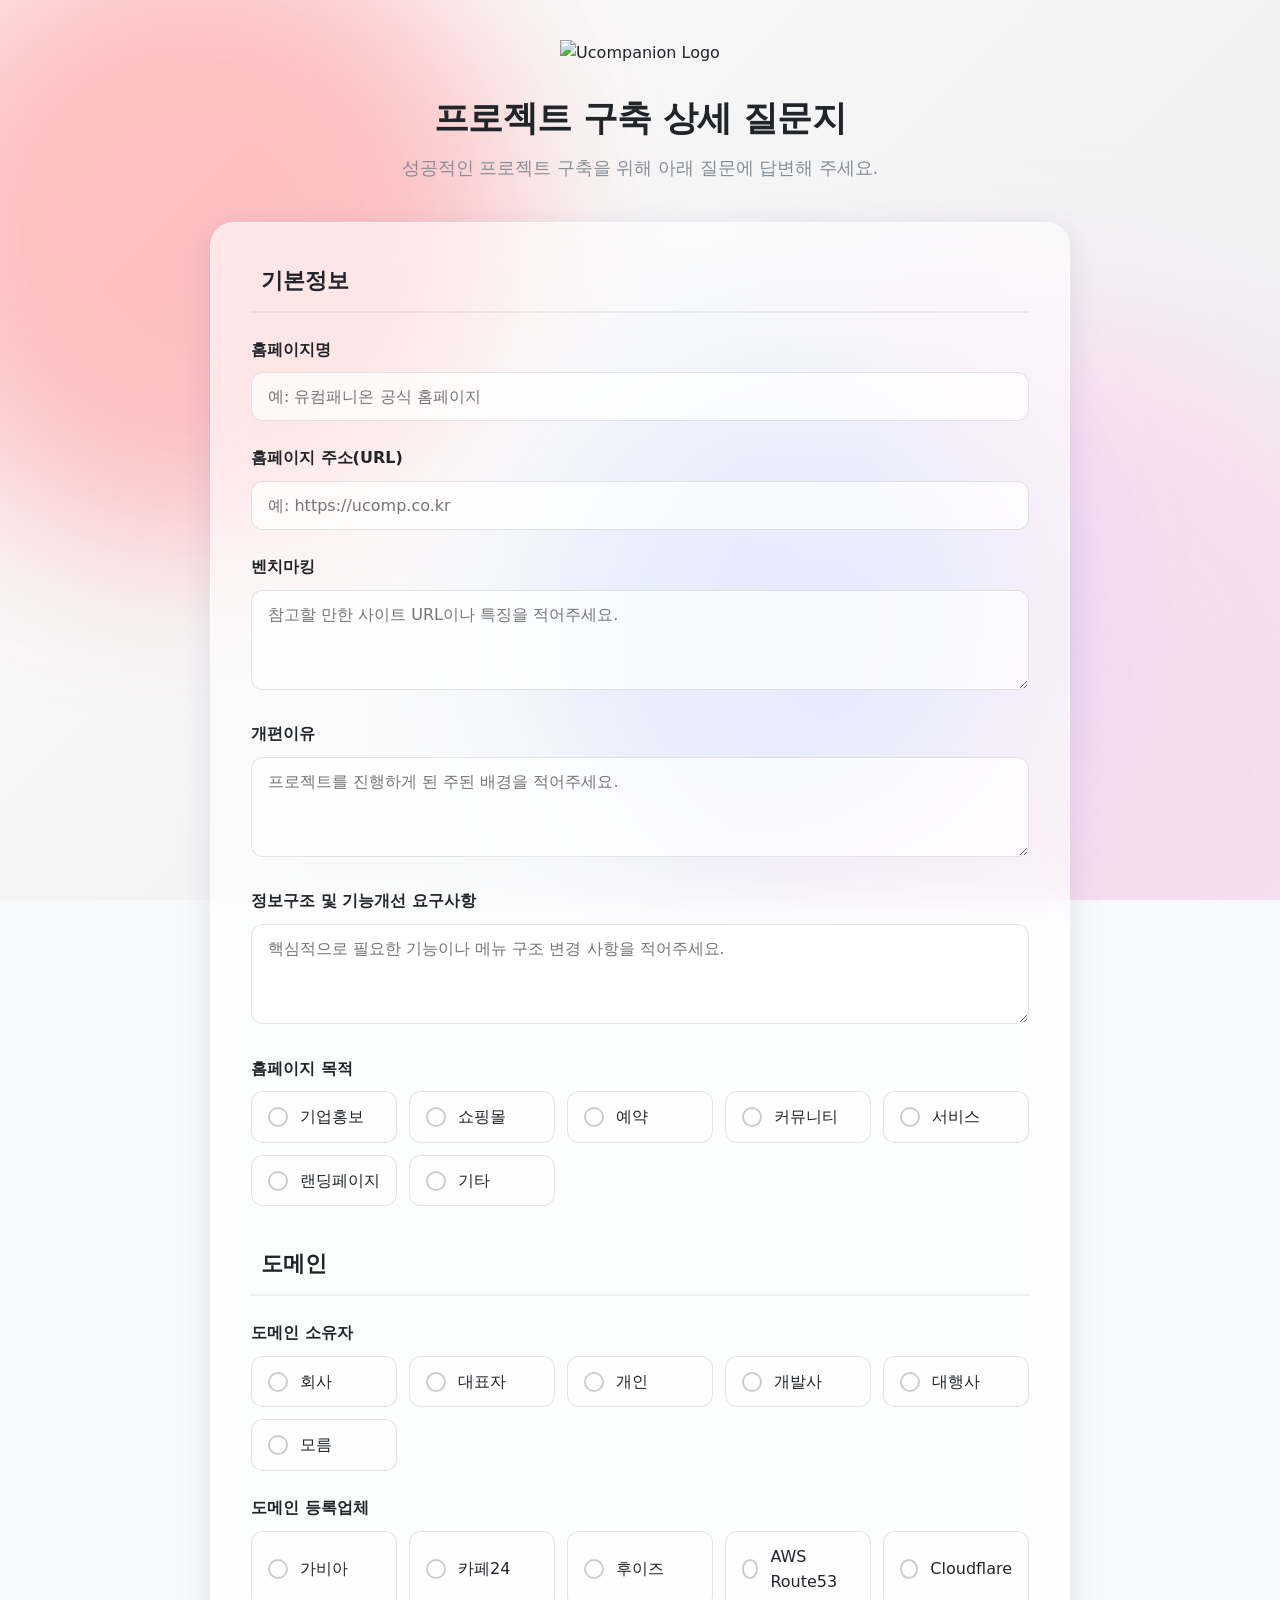
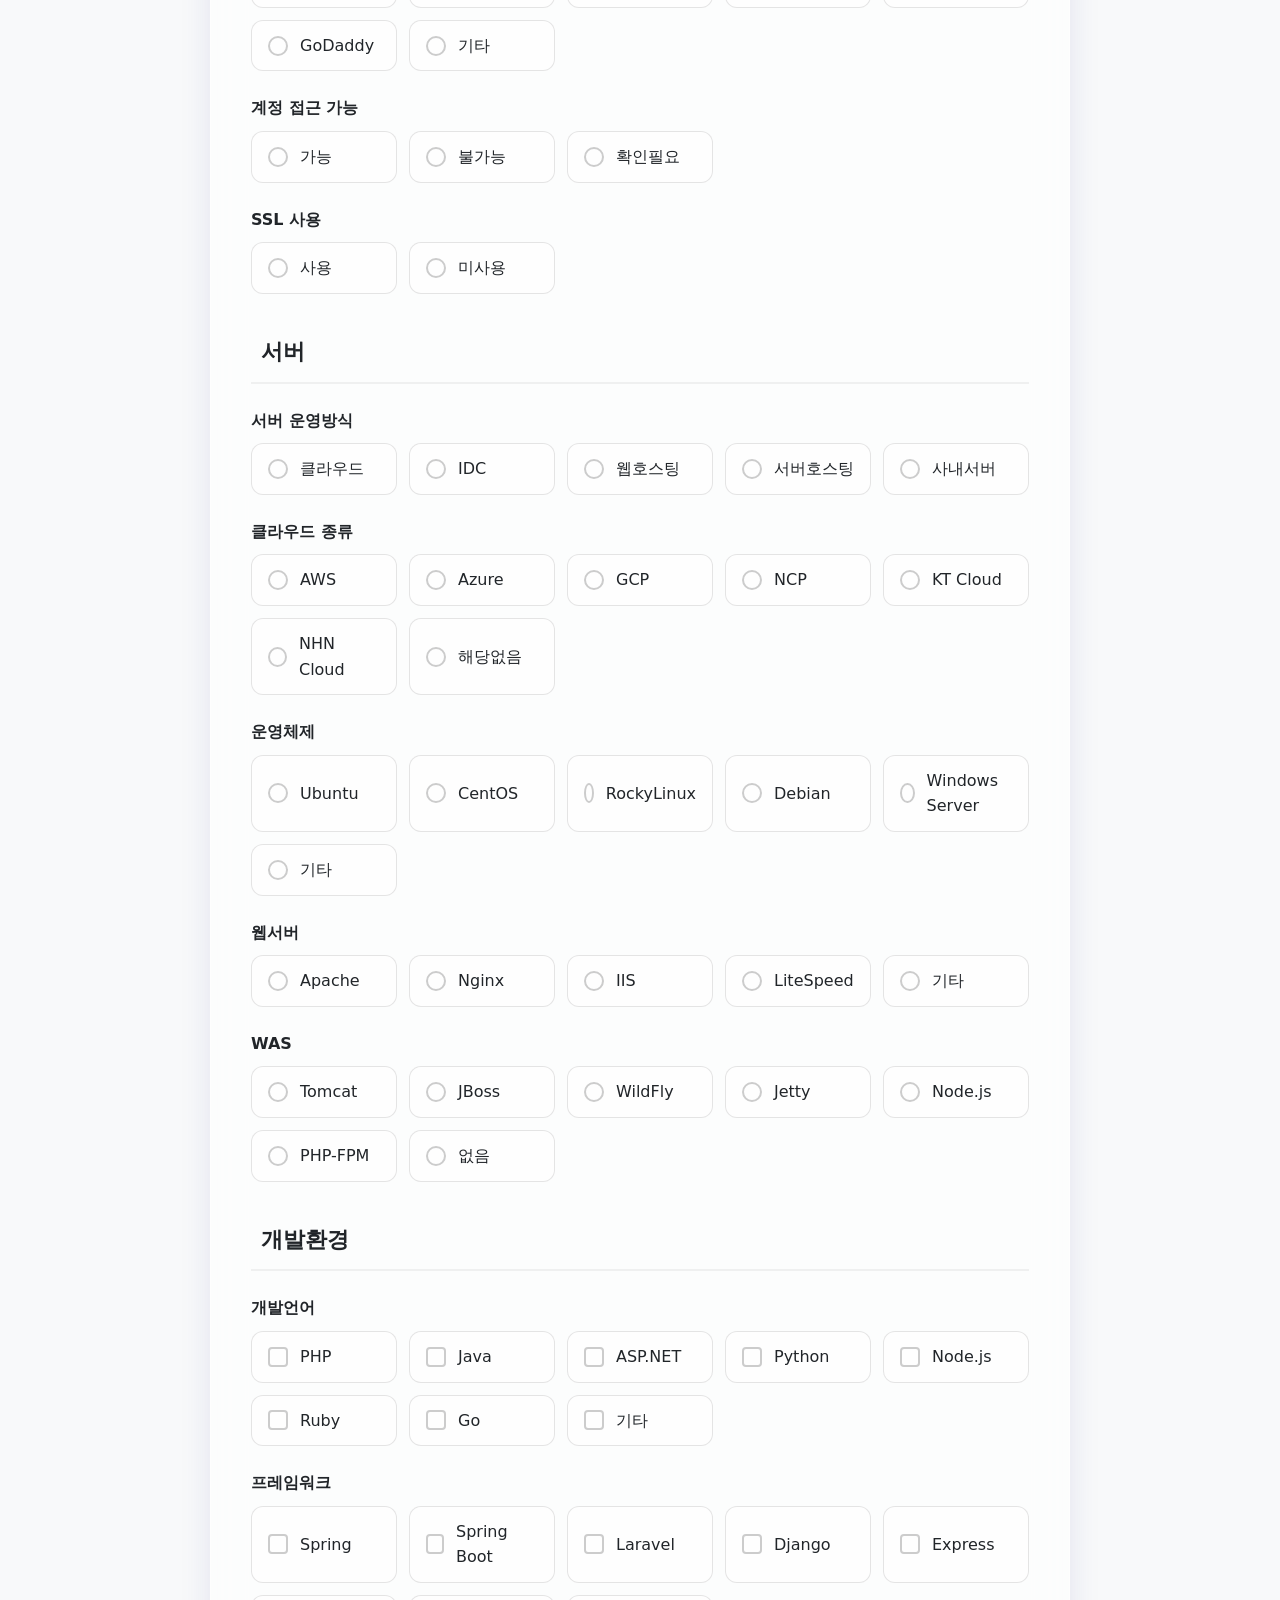
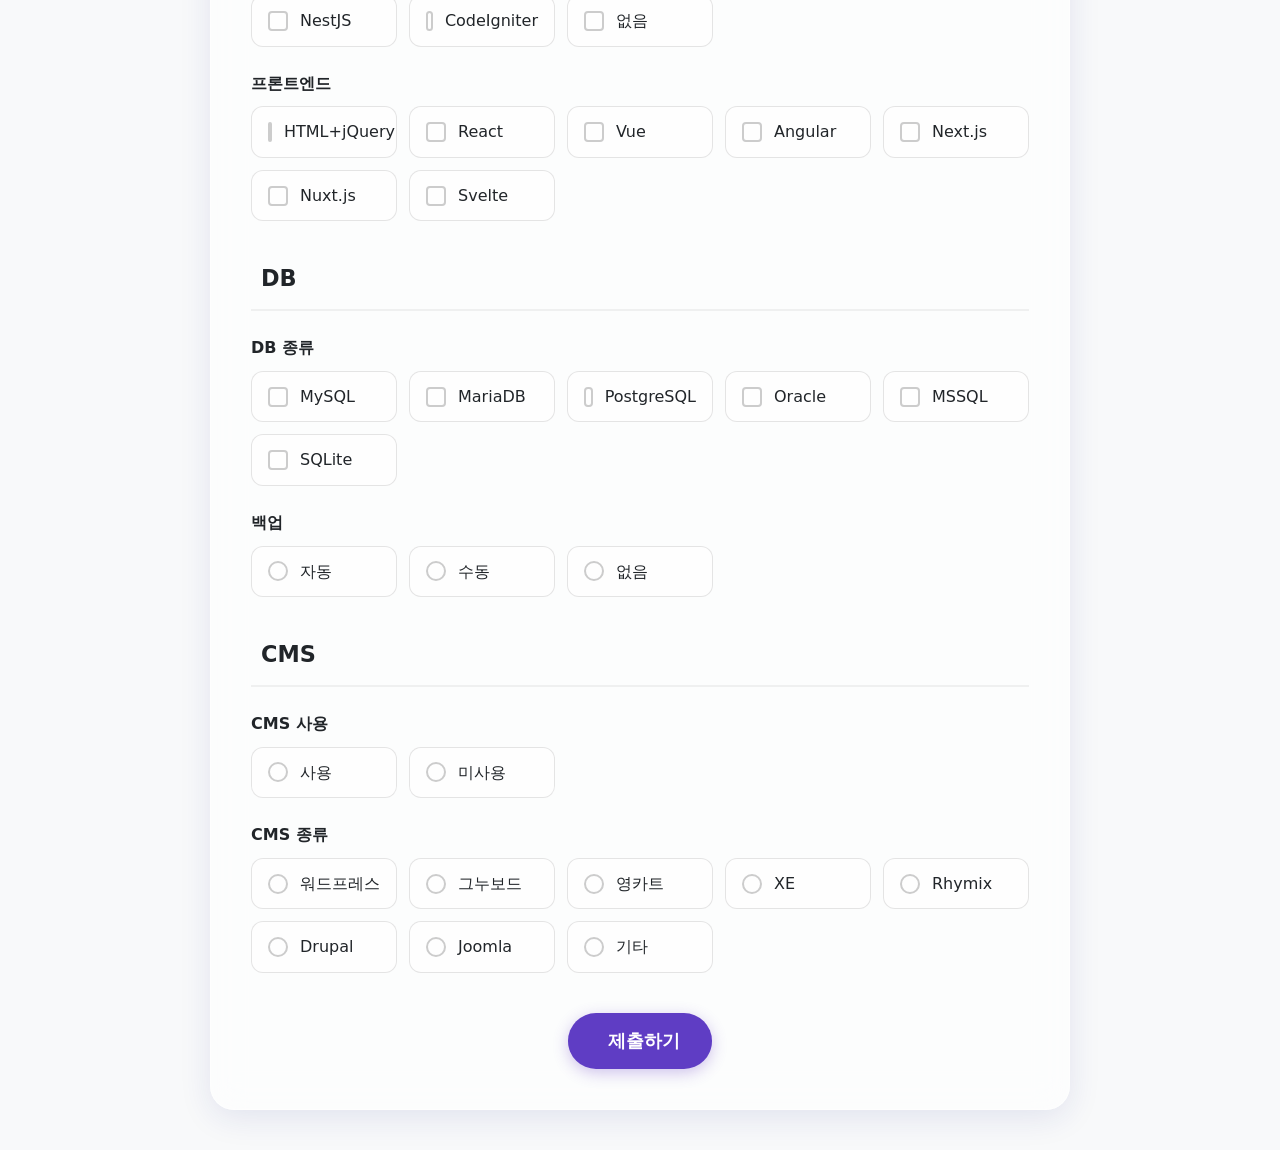
==== index.html @ 96eb3870 "초기파일" ====
<!DOCTYPE html>
<html lang="ko">
<head>
    <meta charset="UTF-8">
    <meta name="viewport" content="width=device-width, initial-scale=1.0">
    <title>Ucompanion 프로젝트 구축 상세 질문지</title>
    <meta name="description" content="유컴패니온 프로젝트 구축을 위한 상세 정보 수집 양식입니다.">
    <!-- Google Fonts -->
    <link rel="preconnect" href="https://fonts.googleapis.com">
    <link rel="preconnect" href="https://fonts.gstatic.com" crossorigin>
    <link href="https://fonts.googleapis.com/css2?family=Pretendard:wght@300;400;500;600;700&display=swap" rel="stylesheet">
    <!-- Phosphor Icons -->
    <script src="https://unpkg.com/@phosphor-icons/web"></script>
    <link rel="stylesheet" href="style.css">
</head>
<body>
    <div class="background-animation">
        <div class="blob blob-1"></div>
        <div class="blob blob-2"></div>
        <div class="blob blob-3"></div>
    </div>

    <main class="app-container">
        <header class="app-header">
            <div class="logo-container" id="admin-trigger" title="관리자 모드 진입">
                <img src="https://ucomp.co.kr/assets/images/main/logo_ucomp_03.svg" alt="Ucompanion Logo" class="logo">
            </div>
            <h1>프로젝트 구축 상세 질문지</h1>
            <p class="subtitle">성공적인 프로젝트 구축을 위해 아래 질문에 답변해 주세요.</p>
        </header>

        <div id="app-content" class="glass-panel">
            <!-- Form content will be dynamically injected here -->
        </div>
        
        <!-- Modal for JSON result -->
        <div id="result-modal" class="modal-overlay hidden">
            <div class="modal-content glass-panel">
                <button class="modal-close"><i class="ph ph-x"></i></button>
                <h2>제출 완료</h2>
                <p>입력하신 데이터가 JSON 형태로 변환되었습니다.</p>
                <div class="code-block">
                    <pre><code id="json-result-output"></code></pre>
                </div>
                <div class="modal-actions">
                    <button id="btn-edit" class="btn btn-secondary"><i class="ph ph-pencil-simple"></i> 수정하기</button>
                    <button id="btn-download" class="btn btn-primary"><i class="ph ph-download-simple"></i> JSON 다운로드</button>
                </div>
            </div>
        </div>

        <!-- Admin Login Modal -->
        <div id="admin-login-modal" class="modal-overlay hidden">
            <div class="modal-content glass-panel admin-login-panel">
                <button class="modal-close"><i class="ph ph-x"></i></button>
                <div class="admin-icon"><i class="ph ph-lock-key"></i></div>
                <h2>관리자 인증</h2>
                <p>결과를 확인하려면 비밀번호를 입력하세요.</p>
                <div class="input-group">
                    <input type="password" id="admin-password" placeholder="비밀번호 (예: admin)">
                </div>
                <button id="btn-admin-login" class="btn btn-primary w-full">확인</button>
            </div>
        </div>
    </main>

    <script src="script.js"></script>
</body>
</html>
---- style.css ----
:root {
    /* Color Palette */
    --primary: #5f3dc4;
    --primary-hover: #6741d9;
    --primary-light: #eebefa;
    --bg-color: #f8f9fa;
    --text-main: #212529;
    --text-muted: #868e96;
    --border-color: rgba(255, 255, 255, 0.4);
    --glass-bg: rgba(255, 255, 255, 0.6);
    --glass-shadow: 0 8px 32px 0 rgba(31, 38, 135, 0.1);
    
    /* Gradients */
    --bg-gradient: linear-gradient(135deg, #fdfbfb 0%, #ebedee 100%);
    --blob-1: #ff9a9e;
    --blob-2: #fecfef;
    --blob-3: #a1c4fd;
    
    /* Layout */
    --radius-lg: 24px;
    --radius-md: 12px;
    --radius-sm: 8px;
    --transition: all 0.3s cubic-bezier(0.25, 0.8, 0.25, 1);
}

* {
    margin: 0;
    padding: 0;
    box-sizing: border-box;
    font-family: 'Pretendard', -apple-system, BlinkMacSystemFont, system-ui, Roboto, 'Helvetica Neue', 'Segoe UI', 'Apple SD Gothic Neo', 'Noto Sans KR', 'Malgun Gothic', sans-serif;
}

body {
    background: var(--bg-color);
    color: var(--text-main);
    min-height: 100vh;
    overflow-x: hidden;
    position: relative;
    line-height: 1.6;
}

/* Background Animation */
.background-animation {
    position: fixed;
    top: 0;
    left: 0;
    width: 100vw;
    height: 100vh;
    z-index: -1;
    overflow: hidden;
    background: var(--bg-gradient);
}

.blob {
    position: absolute;
    filter: blur(80px);
    border-radius: 50%;
    opacity: 0.6;
    animation: float 20s infinite ease-in-out alternate;
}

.blob-1 {
    top: -10%;
    left: -10%;
    width: 50vw;
    height: 50vw;
    background: var(--blob-1);
    animation-delay: 0s;
}

.blob-2 {
    bottom: -20%;
    right: -10%;
    width: 60vw;
    height: 60vw;
    background: var(--blob-2);
    animation-delay: -5s;
}

.blob-3 {
    top: 40%;
    left: 40%;
    width: 40vw;
    height: 40vw;
    background: var(--blob-3);
    animation-delay: -10s;
}

@keyframes float {
    0% { transform: translate(0, 0) scale(1); }
    100% { transform: translate(10%, 10%) scale(1.1); }
}

/* App Container */
.app-container {
    max-width: 900px;
    margin: 0 auto;
    padding: 40px 20px;
    display: flex;
    flex-direction: column;
    gap: 30px;
}

.app-header {
    text-align: center;
    margin-bottom: 10px;
}

.logo-container {
    display: inline-block;
    cursor: pointer;
    margin-bottom: 24px;
    transition: var(--transition);
}

.logo-container:hover {
    transform: scale(1.05);
}

.logo {
    height: 48px;
    width: auto;
}

.app-header h1 {
    font-size: 2.2rem;
    font-weight: 700;
    margin-bottom: 8px;
    letter-spacing: -0.02em;
}

.app-header .subtitle {
    color: var(--text-muted);
    font-size: 1.1rem;
}

/* Glass Panel */
.glass-panel {
    background: var(--glass-bg);
    backdrop-filter: blur(16px);
    -webkit-backdrop-filter: blur(16px);
    border: 1px solid var(--border-color);
    box-shadow: var(--glass-shadow);
    border-radius: var(--radius-lg);
    padding: 40px;
}

/* Form Sections */
.form-section {
    margin-bottom: 40px;
    opacity: 0;
    transform: translateY(20px);
    animation: slideUp 0.6s ease forwards;
}

@keyframes slideUp {
    to { opacity: 1; transform: translateY(0); }
}

.section-title {
    font-size: 1.4rem;
    font-weight: 700;
    margin-bottom: 24px;
    padding-bottom: 12px;
    border-bottom: 2px solid rgba(0,0,0,0.05);
    display: flex;
    align-items: center;
    gap: 10px;
}

.section-title i {
    color: var(--primary);
}

/* Form Groups */
.form-group {
    margin-bottom: 24px;
}

.form-label {
    display: block;
    font-weight: 600;
    margin-bottom: 10px;
    font-size: 1rem;
}

.form-control {
    width: 100%;
    padding: 14px 16px;
    border-radius: var(--radius-md);
    border: 1px solid rgba(0,0,0,0.1);
    background: rgba(255,255,255,0.7);
    font-size: 1rem;
    transition: var(--transition);
    outline: none;
}

.form-control:focus {
    border-color: var(--primary);
    box-shadow: 0 0 0 4px var(--primary-light);
    background: #fff;
}

textarea.form-control {
    min-height: 100px;
    resize: vertical;
}

/* Options Grid (Radio/Checkbox) */
.options-grid {
    display: grid;
    grid-template-columns: repeat(auto-fill, minmax(140px, 1fr));
    gap: 12px;
}

.option-card {
    position: relative;
    display: flex;
    align-items: center;
    padding: 12px 16px;
    border-radius: var(--radius-md);
    border: 1px solid rgba(0,0,0,0.1);
    background: rgba(255,255,255,0.5);
    cursor: pointer;
    transition: var(--transition);
}

.option-card:hover {
    background: rgba(255,255,255,0.9);
    border-color: rgba(0,0,0,0.2);
}

.option-card.active {
    border-color: var(--primary);
    background: rgba(95, 61, 196, 0.05);
    color: var(--primary);
    font-weight: 600;
}

.option-card input[type="radio"],
.option-card input[type="checkbox"] {
    position: absolute;
    opacity: 0;
}

.option-indicator {
    width: 20px;
    height: 20px;
    border: 2px solid #ccc;
    margin-right: 12px;
    display: flex;
    align-items: center;
    justify-content: center;
    transition: var(--transition);
}

.option-card input[type="radio"] ~ .option-indicator {
    border-radius: 50%;
}

.option-card input[type="checkbox"] ~ .option-indicator {
    border-radius: 4px;
}

.option-card.active .option-indicator {
    border-color: var(--primary);
    background: var(--primary);
}

.option-card.active input[type="radio"] ~ .option-indicator::after {
    content: '';
    width: 8px;
    height: 8px;
    background: #fff;
    border-radius: 50%;
}

.option-card.active input[type="checkbox"] ~ .option-indicator::after {
    content: '\\2713';
    color: #fff;
    font-size: 12px;
    font-weight: bold;
}

/* Direct Input */
.direct-input-container {
    margin-top: 10px;
    display: none;
    animation: fadeIn 0.3s ease;
}

.direct-input-container.show {
    display: block;
}

@keyframes fadeIn {
    from { opacity: 0; transform: translateY(-10px); }
    to { opacity: 1; transform: translateY(0); }
}

/* Submit Area */
.form-actions {
    margin-top: 40px;
    display: flex;
    justify-content: center;
}

.btn {
    padding: 16px 32px;
    border-radius: 30px;
    font-size: 1.1rem;
    font-weight: 600;
    cursor: pointer;
    transition: var(--transition);
    border: none;
    display: flex;
    align-items: center;
    gap: 8px;
    justify-content: center;
}

.btn-primary {
    background: var(--primary);
    color: white;
    box-shadow: 0 4px 15px rgba(95, 61, 196, 0.3);
}

.btn-primary:hover {
    background: var(--primary-hover);
    transform: translateY(-2px);
    box-shadow: 0 6px 20px rgba(95, 61, 196, 0.4);
}

.btn-secondary {
    background: #fff;
    color: var(--text-main);
    border: 1px solid rgba(0,0,0,0.1);
}

.btn-secondary:hover {
    background: #f8f9fa;
}

.btn.w-full {
    width: 100%;
}

/* Modal Overlay */
.modal-overlay {
    position: fixed;
    top: 0;
    left: 0;
    width: 100vw;
    height: 100vh;
    background: rgba(0, 0, 0, 0.4);
    backdrop-filter: blur(4px);
    z-index: 100;
    display: flex;
    align-items: center;
    justify-content: center;
    opacity: 0;
    pointer-events: none;
    transition: var(--transition);
}

.modal-overlay:not(.hidden) {
    opacity: 1;
    pointer-events: auto;
}

.modal-content {
    width: 90%;
    max-width: 600px;
    position: relative;
    transform: scale(0.95) translateY(20px);
    transition: var(--transition);
}

.modal-overlay:not(.hidden) .modal-content {
    transform: scale(1) translateY(0);
}

.modal-close {
    position: absolute;
    top: 20px;
    right: 20px;
    background: none;
    border: none;
    font-size: 1.5rem;
    cursor: pointer;
    color: var(--text-muted);
    transition: var(--transition);
}

.modal-close:hover {
    color: var(--text-main);
    transform: rotate(90deg);
}

.modal-content h2 {
    margin-bottom: 10px;
}

.modal-content p {
    color: var(--text-muted);
    margin-bottom: 24px;
}

.code-block {
    background: #282c34;
    color: #abb2bf;
    padding: 20px;
    border-radius: var(--radius-md);
    overflow-x: auto;
    max-height: 400px;
    overflow-y: auto;
    font-family: 'D2Coding', 'Fira Code', monospace;
    font-size: 0.9rem;
    margin-bottom: 24px;
}

.modal-actions {
    display: flex;
    gap: 16px;
    justify-content: flex-end;
}

/* Admin Login Panel */
.admin-login-panel {
    max-width: 400px;
    text-align: center;
}

.admin-icon {
    font-size: 3rem;
    color: var(--primary);
    margin-bottom: 16px;
}

.admin-login-panel .input-group {
    margin-bottom: 24px;
}

/* Read Only Mode styles */
.read-only-view .form-control {
    background: transparent;
    border: none;
    border-bottom: 1px dashed rgba(0,0,0,0.2);
    border-radius: 0;
    padding: 8px 0;
    pointer-events: none;
    font-weight: 600;
}
.read-only-view .option-card {
    display: none;
}
.read-only-view .option-card.active {
    display: flex;
    pointer-events: none;
    background: transparent;
    border: none;
    padding: 0;
}
.read-only-view .option-card.active .option-indicator {
    display: none;
}
.read-only-view .option-card.active::before {
    content: '\\2022'; /* bullet */
    color: var(--primary);
    margin-right: 8px;
    font-size: 1.5rem;
    line-height: 1;
}

/* Admin Mode Badge */
.admin-badge {
    position: absolute;
    top: 40px;
    right: -30px;
    background: #ff4757;
    color: white;
    padding: 4px 40px;
    font-size: 0.8rem;
    font-weight: bold;
    transform: rotate(45deg);
    box-shadow: 0 2px 10px rgba(255, 71, 87, 0.4);
    z-index: 10;
}

/* Mode Banner */
#mode-banner {
    display: none;
    background: var(--primary);
    color: white;
    text-align: center;
    padding: 10px;
    font-weight: 600;
    border-radius: var(--radius-md);
    margin-bottom: 20px;
    animation: fadeIn 0.3s ease;
}
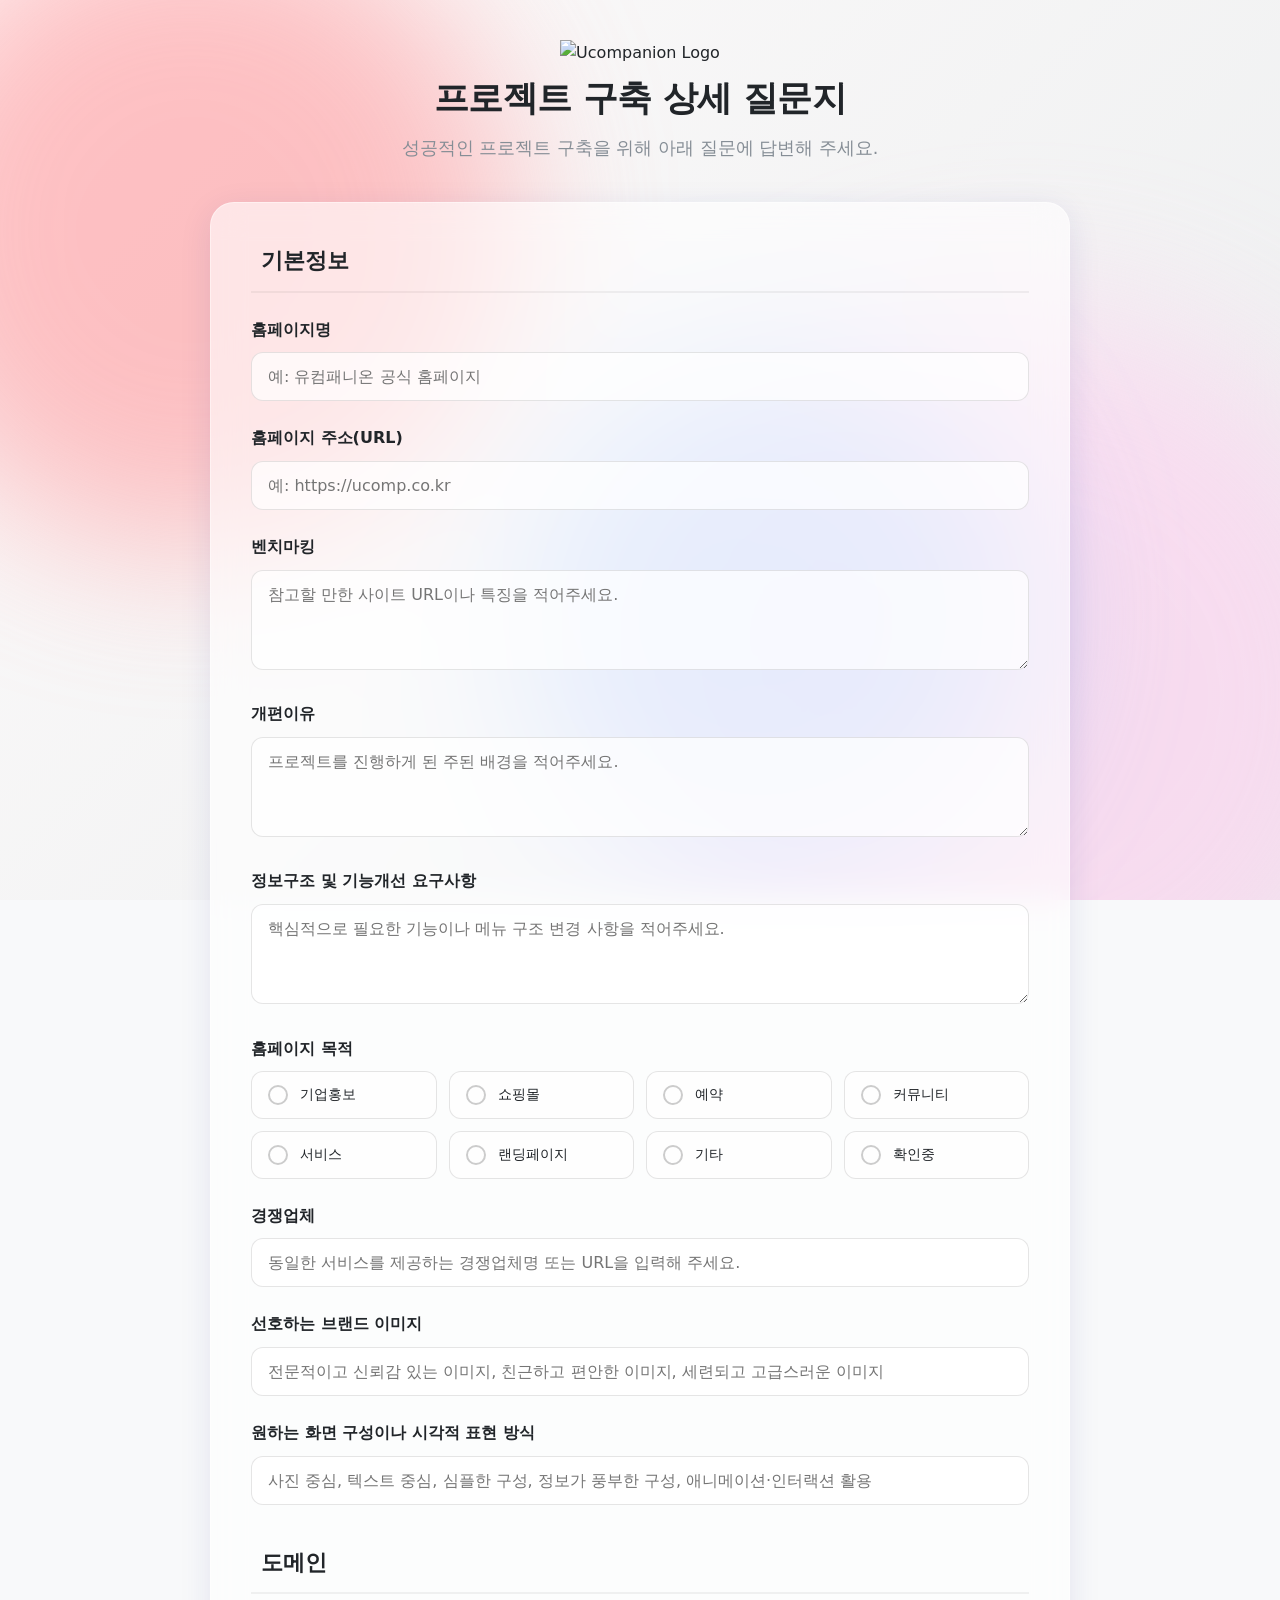
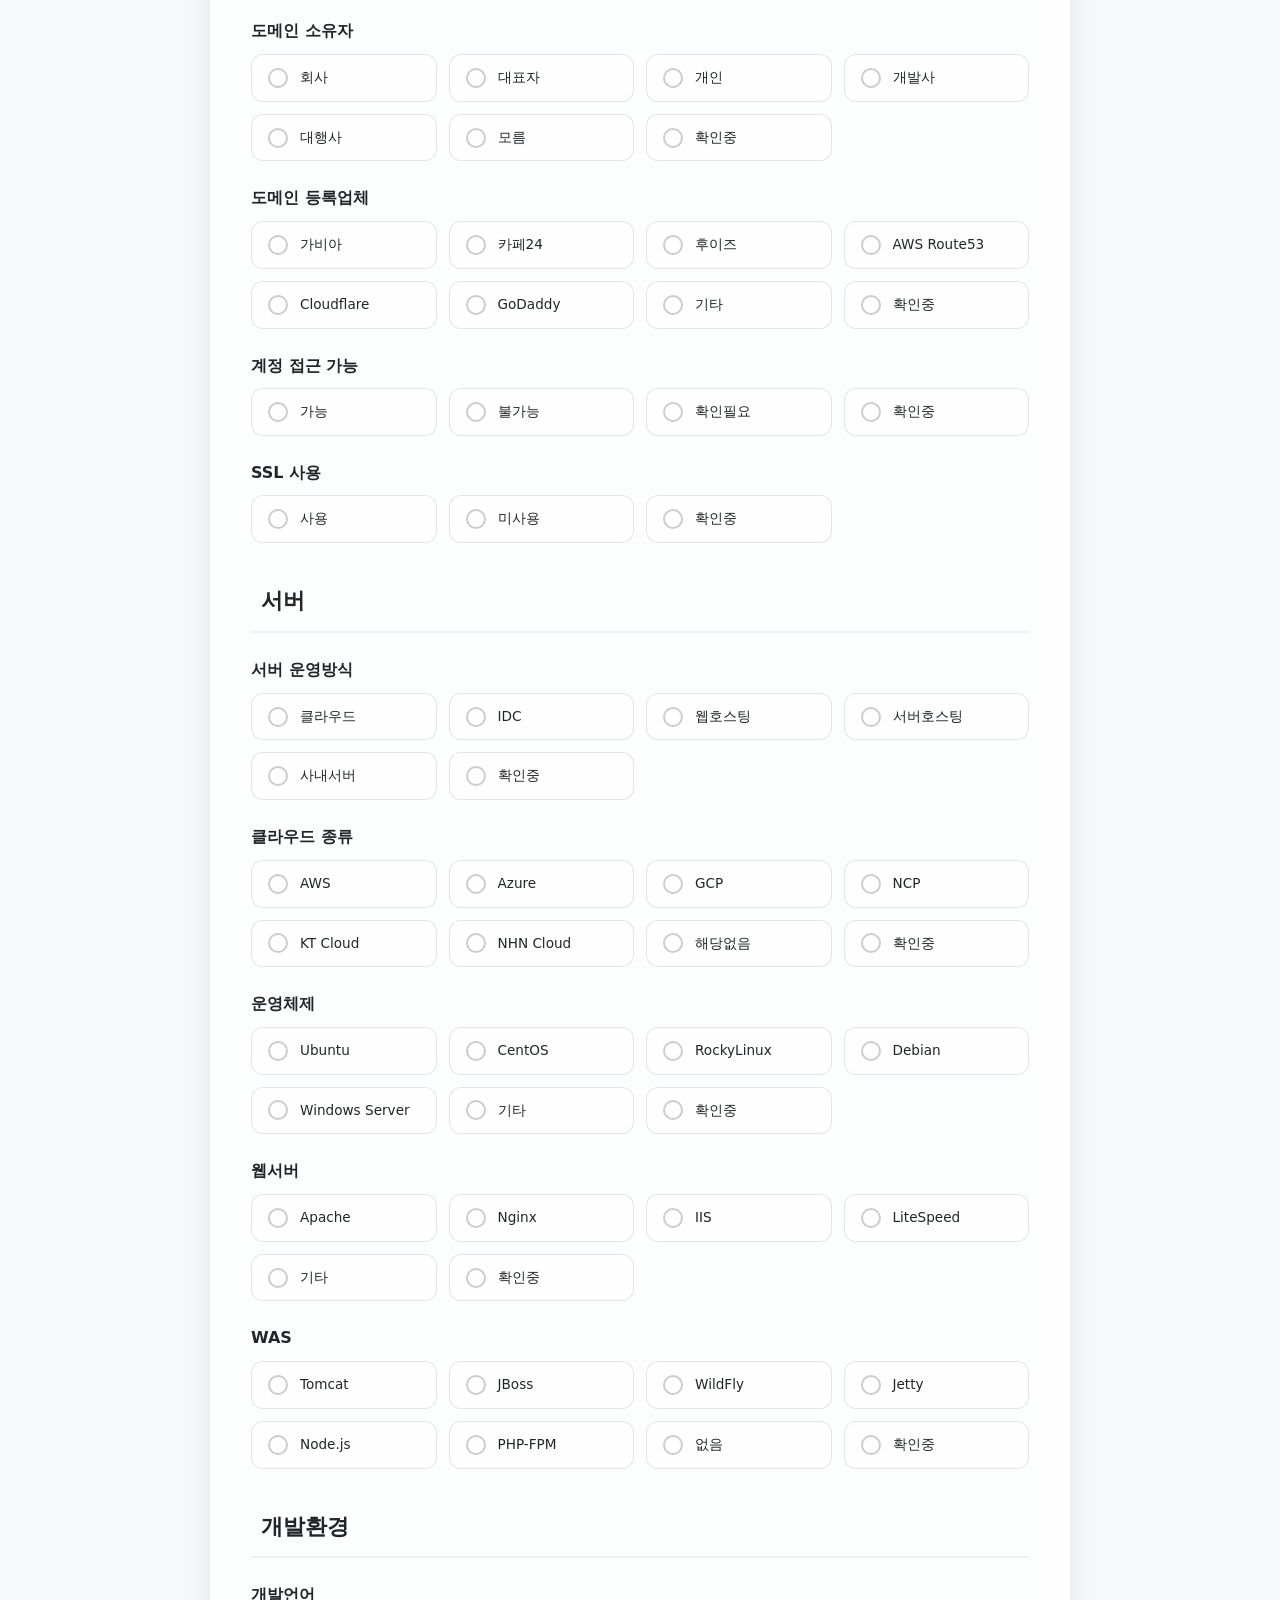
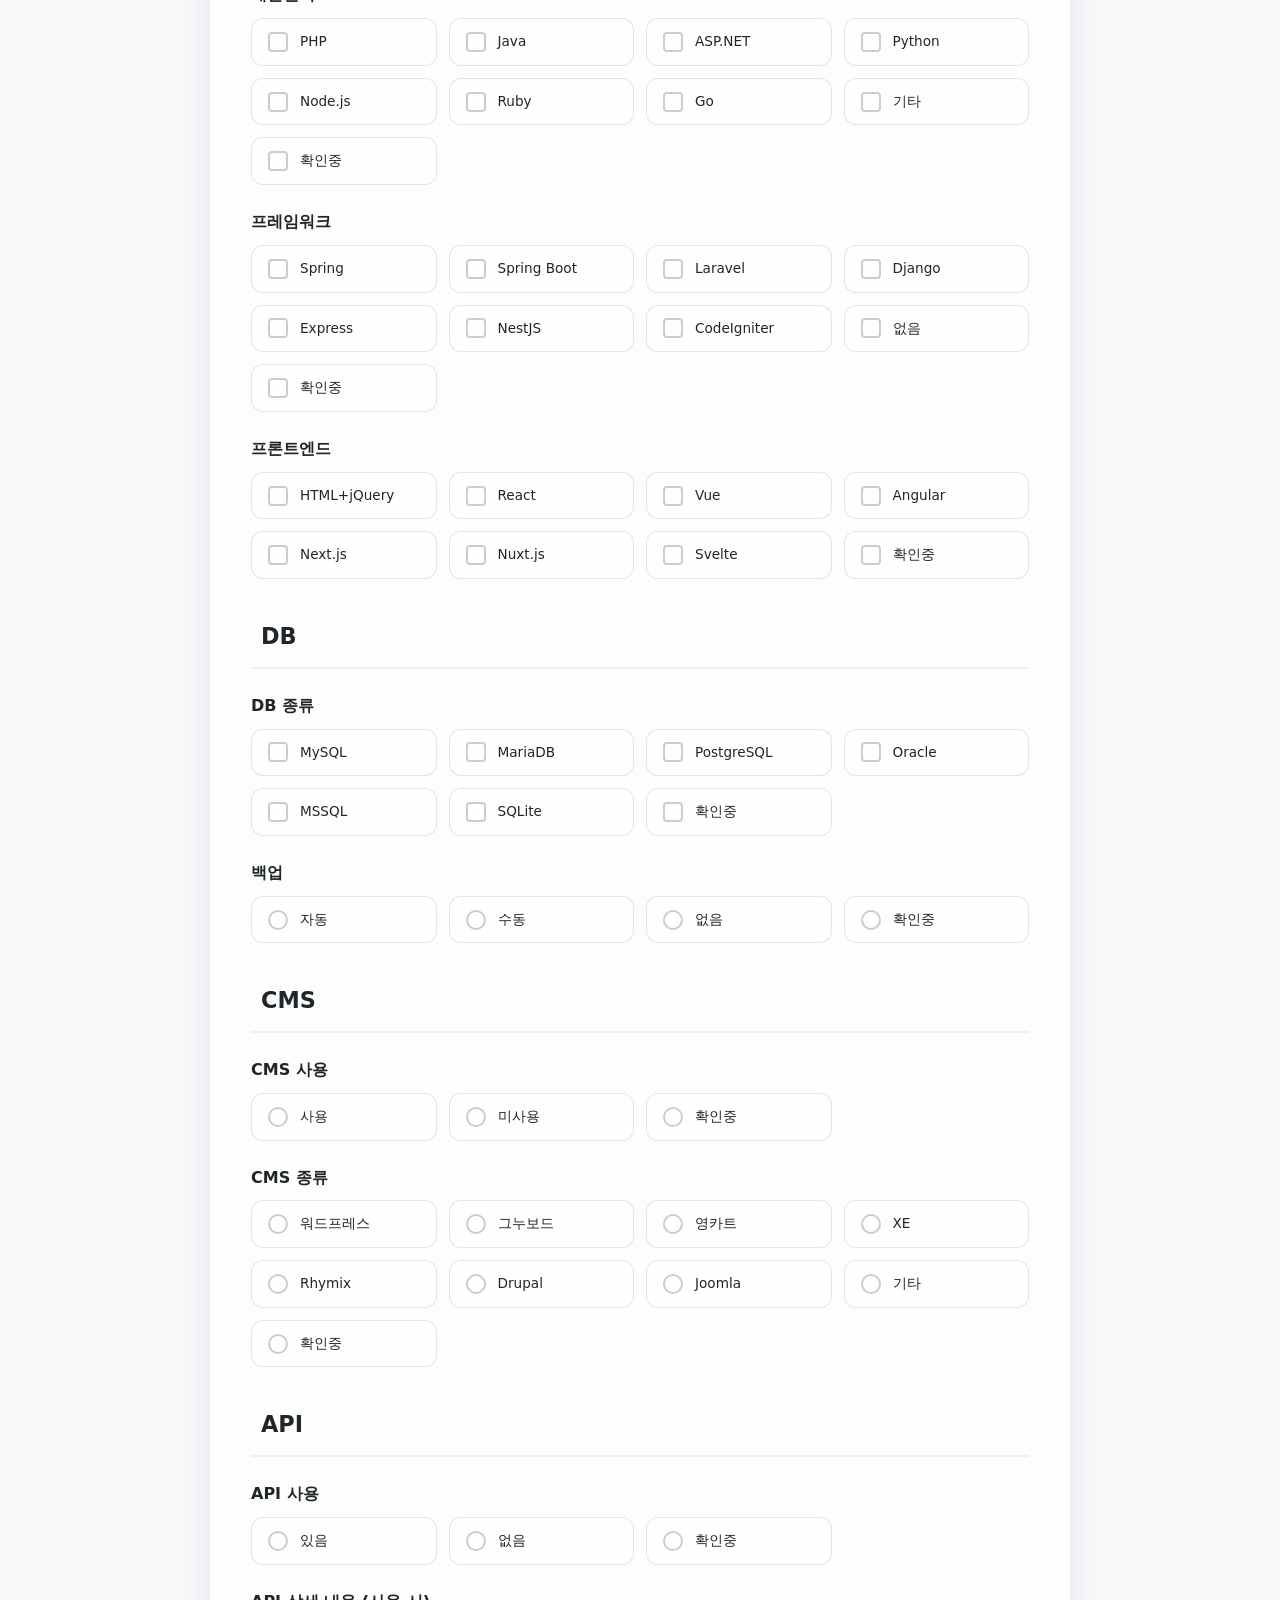
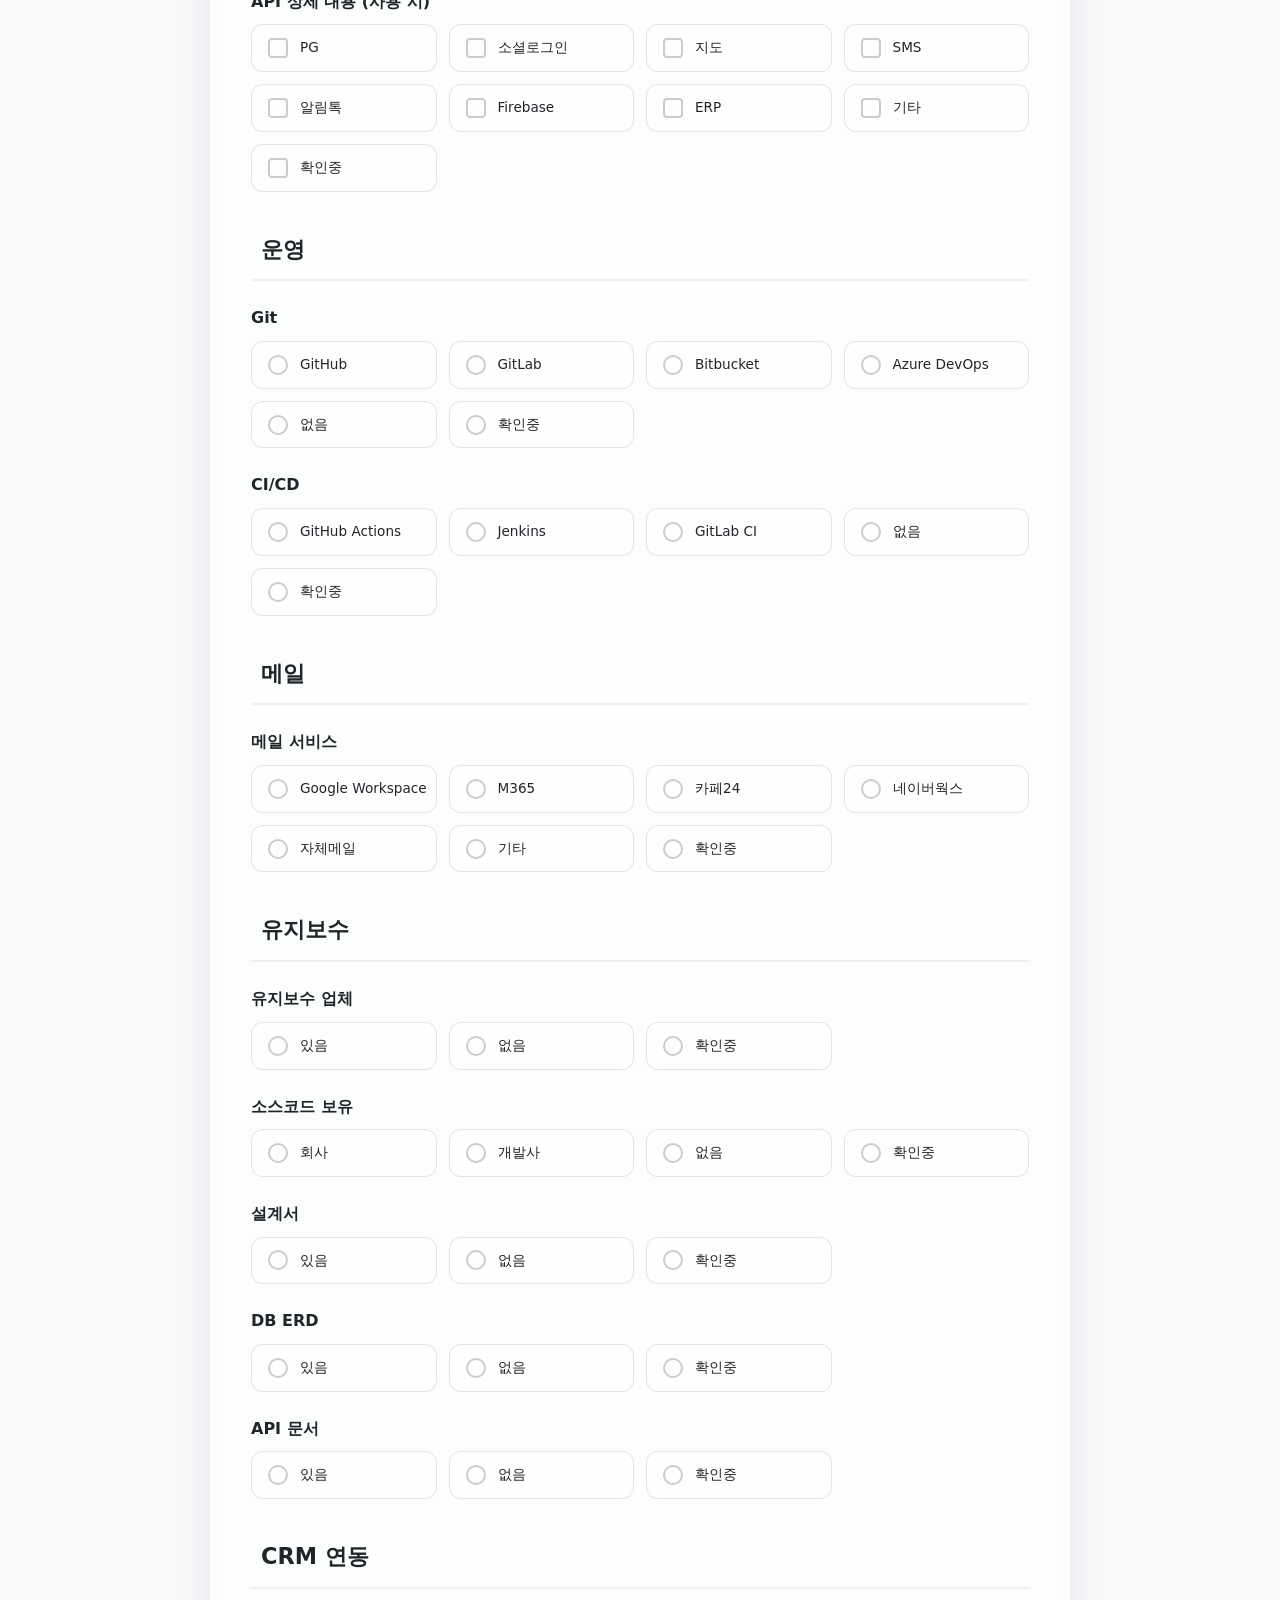
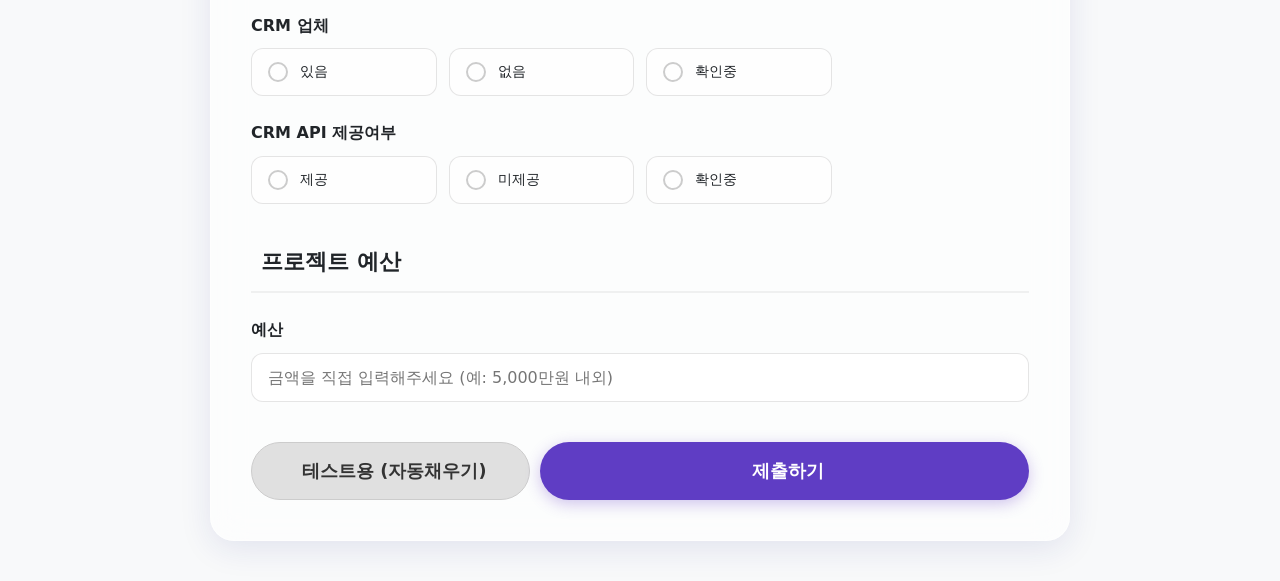
==== commit 79bd8f13: "중안" ====
--- a/index.html
+++ b/index.html
@@ -25,6 +25,9 @@
             <div class="logo-container" id="admin-trigger" title="관리자 모드 진입">
                 <img src="https://ucomp.co.kr/assets/images/main/logo_ucomp_03.svg" alt="Ucompanion Logo" class="logo">
             </div>
+            <div style="position: absolute; top: 20px; right: 20px; display: flex; gap: 15px; align-items: center;">
+                <button id="btn-load-data" class="btn" style="background: rgba(95, 61, 196, 0.1); border: 1px solid rgba(95, 61, 196, 0.2); color: var(--primary); font-size: 0.85rem; font-weight: 600; padding: 6px 14px; border-radius: 20px; display: flex; align-items: center; gap: 6px; cursor: pointer; transition: all 0.2s;"><i class="ph ph-folder-open"></i> <span id="load-site-name">등록된 홈페이지 확인</span></button>
+            </div>
             <h1>프로젝트 구축 상세 질문지</h1>
             <p class="subtitle">성공적인 프로젝트 구축을 위해 아래 질문에 답변해 주세요.</p>
         </header>
@@ -35,16 +38,40 @@
         
         <!-- Modal for JSON result -->
         <div id="result-modal" class="modal-overlay hidden">
-            <div class="modal-content glass-panel">
+            <div class="modal-content" style="text-align: center; background: #ffffff; border-radius: var(--radius-lg); box-shadow: 0 10px 40px rgba(0,0,0,0.15); padding: 40px 30px;">
                 <button class="modal-close"><i class="ph ph-x"></i></button>
-                <h2>제출 완료</h2>
-                <p>입력하신 데이터가 JSON 형태로 변환되었습니다.</p>
-                <div class="code-block">
-                    <pre><code id="json-result-output"></code></pre>
+                <div class="success-icon" style="font-size: 4rem; color: var(--primary); margin-bottom: 16px;"><i class="ph-fill ph-check-circle"></i></div>
+                <h2 id="result-title">제출 완료</h2>
+                <p id="result-desc">입력하신 데이터가 저장되었습니다.</p>
+                <div class="modal-actions" style="margin-top: 30px;">
+                    <button id="btn-view" class="btn btn-primary w-full"><i class="ph ph-check-circle"></i> <span id="btn-view-text">확인 (작성한 화면 보기)</span></button>
                 </div>
+            </div>
+        </div>
+
+        <!-- Custom Confirm Modal -->
+        <div id="confirm-modal" class="modal-overlay hidden">
+            <div class="modal-content" style="text-align: center; background: #ffffff; border-radius: var(--radius-lg); box-shadow: 0 10px 40px rgba(0,0,0,0.15); padding: 40px 30px; max-width: 380px;">
+                <button class="modal-close"><i class="ph ph-x"></i></button>
+                <div class="warning-icon" style="font-size: 4rem; color: #ff9f43; margin-bottom: 16px;"><i class="ph-fill ph-warning-circle"></i></div>
+                <h2>초기화 안내</h2>
+                <p style="color: var(--text-muted); margin-bottom: 24px;">처음 화면으로 이동하시겠습니까?<br>작성 중이던 내용은 모두 초기화됩니다.</p>
+                <div class="modal-actions" style="display: flex; gap: 10px;">
+                    <button id="btn-confirm-cancel" class="btn btn-secondary" style="flex: 1; background: #f1f3f5; color: #495057; border: none;">취소</button>
+                    <button id="btn-confirm-ok" class="btn btn-primary" style="flex: 1;">확인</button>
+                </div>
+            </div>
+        </div>
+
+        <!-- Custom Alert Modal -->
+        <div id="alert-modal" class="modal-overlay hidden">
+            <div class="modal-content" style="text-align: center; background: #ffffff; border-radius: var(--radius-lg); box-shadow: 0 10px 40px rgba(0,0,0,0.15); padding: 40px 30px; max-width: 380px;">
+                <button class="modal-close"><i class="ph ph-x"></i></button>
+                <div id="alert-icon" style="font-size: 4rem; color: var(--primary); margin-bottom: 16px;"><i class="ph-fill ph-info"></i></div>
+                <h2 id="alert-title" style="margin-bottom: 8px;">알림</h2>
+                <p id="alert-desc" style="color: var(--text-muted); margin-bottom: 24px; word-break: keep-all; line-height: 1.5;"></p>
                 <div class="modal-actions">
-                    <button id="btn-edit" class="btn btn-secondary"><i class="ph ph-pencil-simple"></i> 수정하기</button>
-                    <button id="btn-download" class="btn btn-primary"><i class="ph ph-download-simple"></i> JSON 다운로드</button>
+                    <button id="btn-alert-ok" class="btn btn-primary w-full">확인</button>
                 </div>
             </div>
         </div>
@@ -62,6 +89,17 @@
                 <button id="btn-admin-login" class="btn btn-primary w-full">확인</button>
             </div>
         </div>
+
+        <!-- HTML Mail Copy Modal -->
+        <div id="html-mail-modal" class="modal-overlay hidden">
+            <div class="modal-content glass-panel" style="text-align: left;">
+                <button class="modal-close"><i class="ph ph-x"></i></button>
+                <h2 style="margin-top: 0; margin-bottom: 8px;">메일 발송용 HTML 소스</h2>
+                <p style="color: var(--text-muted); margin-bottom: 20px; font-size: 0.9rem;">아래 HTML 코드를 복사하여 메일 템플릿에 사용할 수 있습니다.</p>
+                <textarea id="html-source-area" style="width: 100%; height: 300px; padding: 12px; font-family: monospace; font-size: 0.85rem; border: 1px solid rgba(0,0,0,0.1); border-radius: var(--radius-sm); resize: vertical; margin-bottom: 20px; background: rgba(255,255,255,0.5);"></textarea>
+                <button id="btn-copy-html" class="btn btn-primary w-full"><i class="ph ph-copy"></i> 복사하기</button>
+            </div>
+        </div>
     </main>
 
     <script src="script.js"></script>
--- a/style.css
+++ b/style.css
@@ -109,7 +109,7 @@
 .logo-container {
     display: inline-block;
     cursor: pointer;
-    margin-bottom: 24px;
+    margin-bottom: 4px;
     transition: var(--transition);
 }
 
@@ -118,7 +118,7 @@
 }
 
 .logo {
-    height: 48px;
+    height: 14px;
     width: auto;
 }
 
@@ -209,7 +209,7 @@
 /* Options Grid (Radio/Checkbox) */
 .options-grid {
     display: grid;
-    grid-template-columns: repeat(auto-fill, minmax(140px, 1fr));
+    grid-template-columns: repeat(4, 1fr);
     gap: 12px;
 }
 
@@ -223,6 +223,10 @@
     background: rgba(255,255,255,0.5);
     cursor: pointer;
     transition: var(--transition);
+    white-space: nowrap;
+    overflow: hidden;
+    text-overflow: ellipsis;
+    font-size: 0.85rem;
 }
 
 .option-card:hover {
@@ -252,6 +256,7 @@
     align-items: center;
     justify-content: center;
     transition: var(--transition);
+    flex-shrink: 0;
 }
 
 .option-card input[type="radio"] ~ .option-indicator {
@@ -275,11 +280,15 @@
     border-radius: 50%;
 }
 
-.option-card.active input[type="checkbox"] ~ .option-indicator::after {
-    content: '\\2713';
+.option-indicator i {
+    display: none;
+    font-size: 14px;
     color: #fff;
-    font-size: 12px;
-    font-weight: bold;
+}
+
+.option-card.active input[type="checkbox"] ~ .option-indicator i {
+    display: block;
+    animation: fadeIn 0.2s ease;
 }
 
 /* Direct Input */
@@ -388,12 +397,13 @@
     border: none;
     font-size: 1.5rem;
     cursor: pointer;
-    color: var(--text-muted);
+    color: #333;
+    font-weight: 700;
     transition: var(--transition);
 }
 
 .modal-close:hover {
-    color: var(--text-main);
+    color: #000;
     transform: rotate(90deg);
 }
 
@@ -463,13 +473,6 @@
 }
 .read-only-view .option-card.active .option-indicator {
     display: none;
-}
-.read-only-view .option-card.active::before {
-    content: '\\2022'; /* bullet */
-    color: var(--primary);
-    margin-right: 8px;
-    font-size: 1.5rem;
-    line-height: 1;
 }
 
 /* Admin Mode Badge */
@@ -499,3 +502,25 @@
     margin-bottom: 20px;
     animation: fadeIn 0.3s ease;
 }
+
+/* Empty State Indicators */
+.empty-indicator {
+    display: none;
+    width: 100%;
+    padding: 10px 12px;
+    border: none;
+    color: var(--text-muted);
+    font-size: 0.9rem;
+    text-align: left;
+    background: rgba(0,0,0,0.03);
+    border-radius: var(--radius-sm);
+}
+.read-only-view .empty-indicator {
+    display: block;
+}
+.read-only-view .form-control:placeholder-shown {
+    border: none !important;
+    border-radius: var(--radius-sm);
+    background: rgba(0,0,0,0.03) !important;
+    padding-left: 12px;
+}
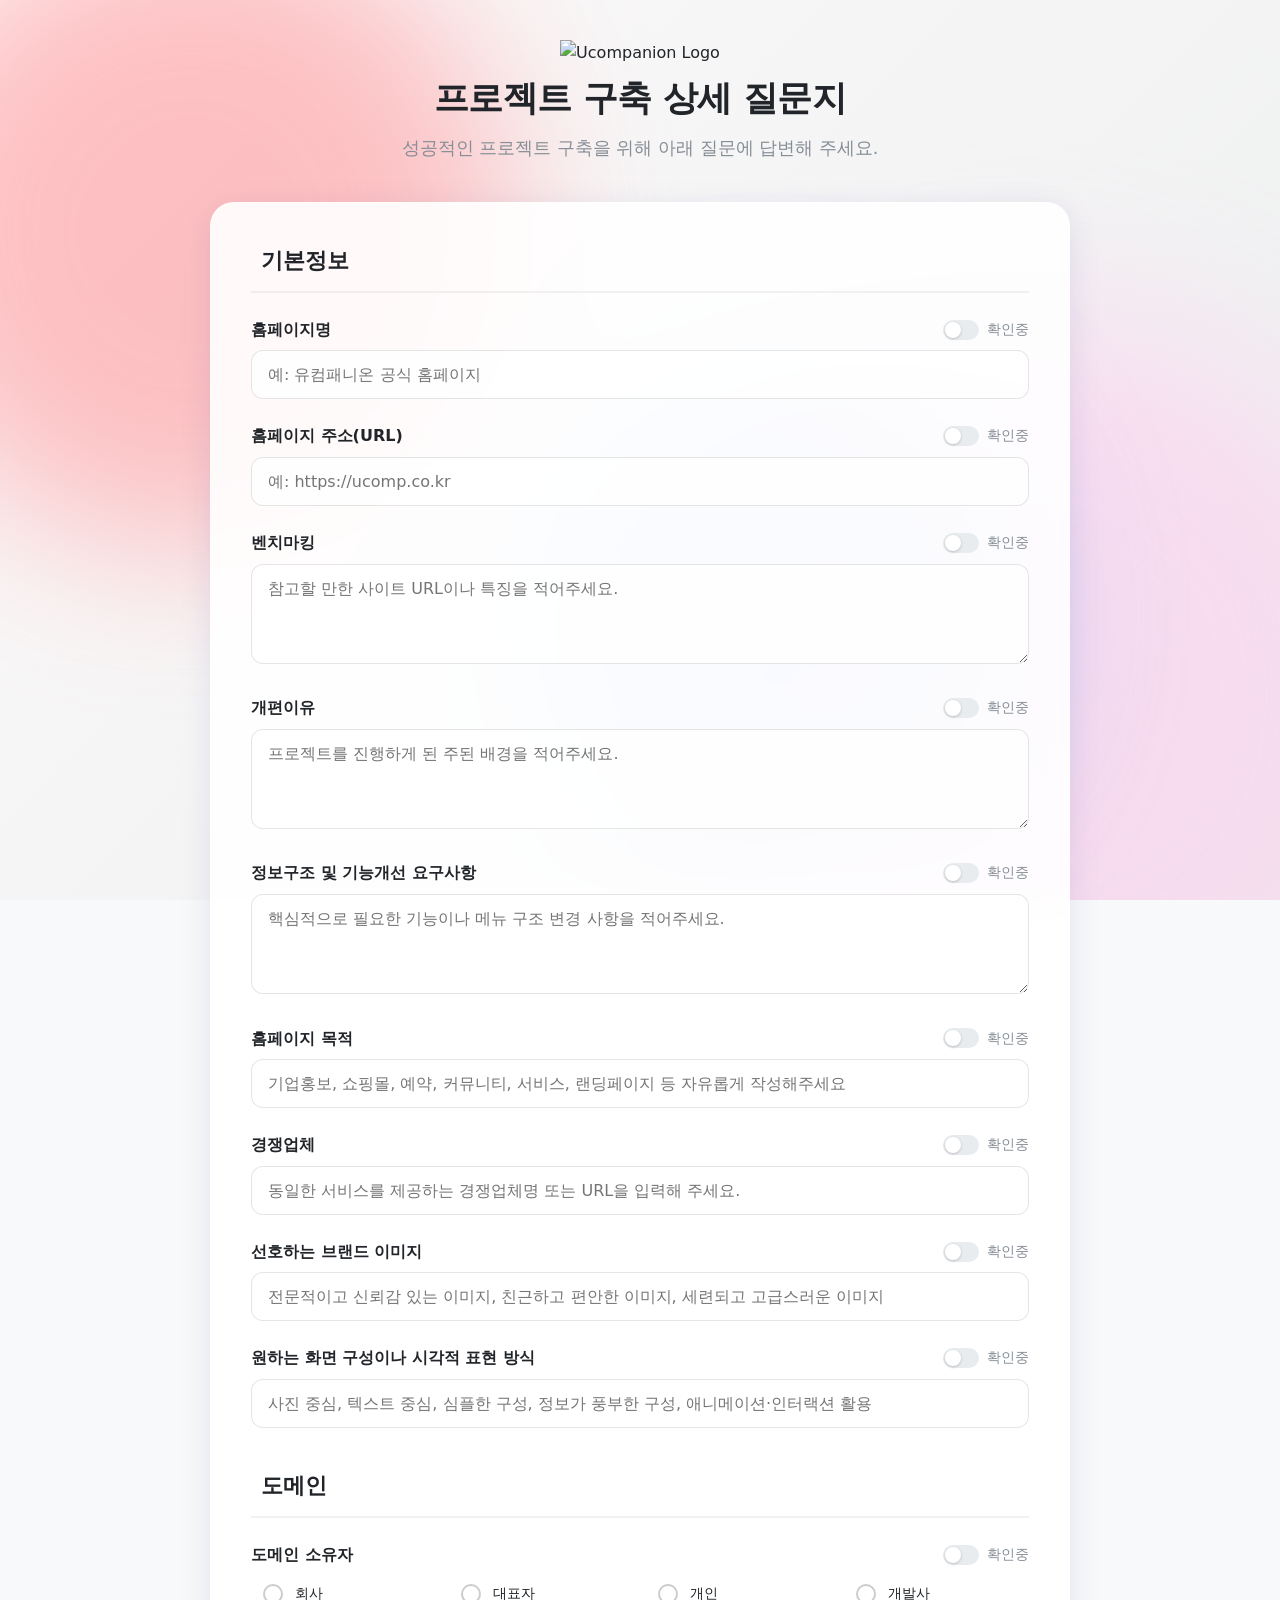
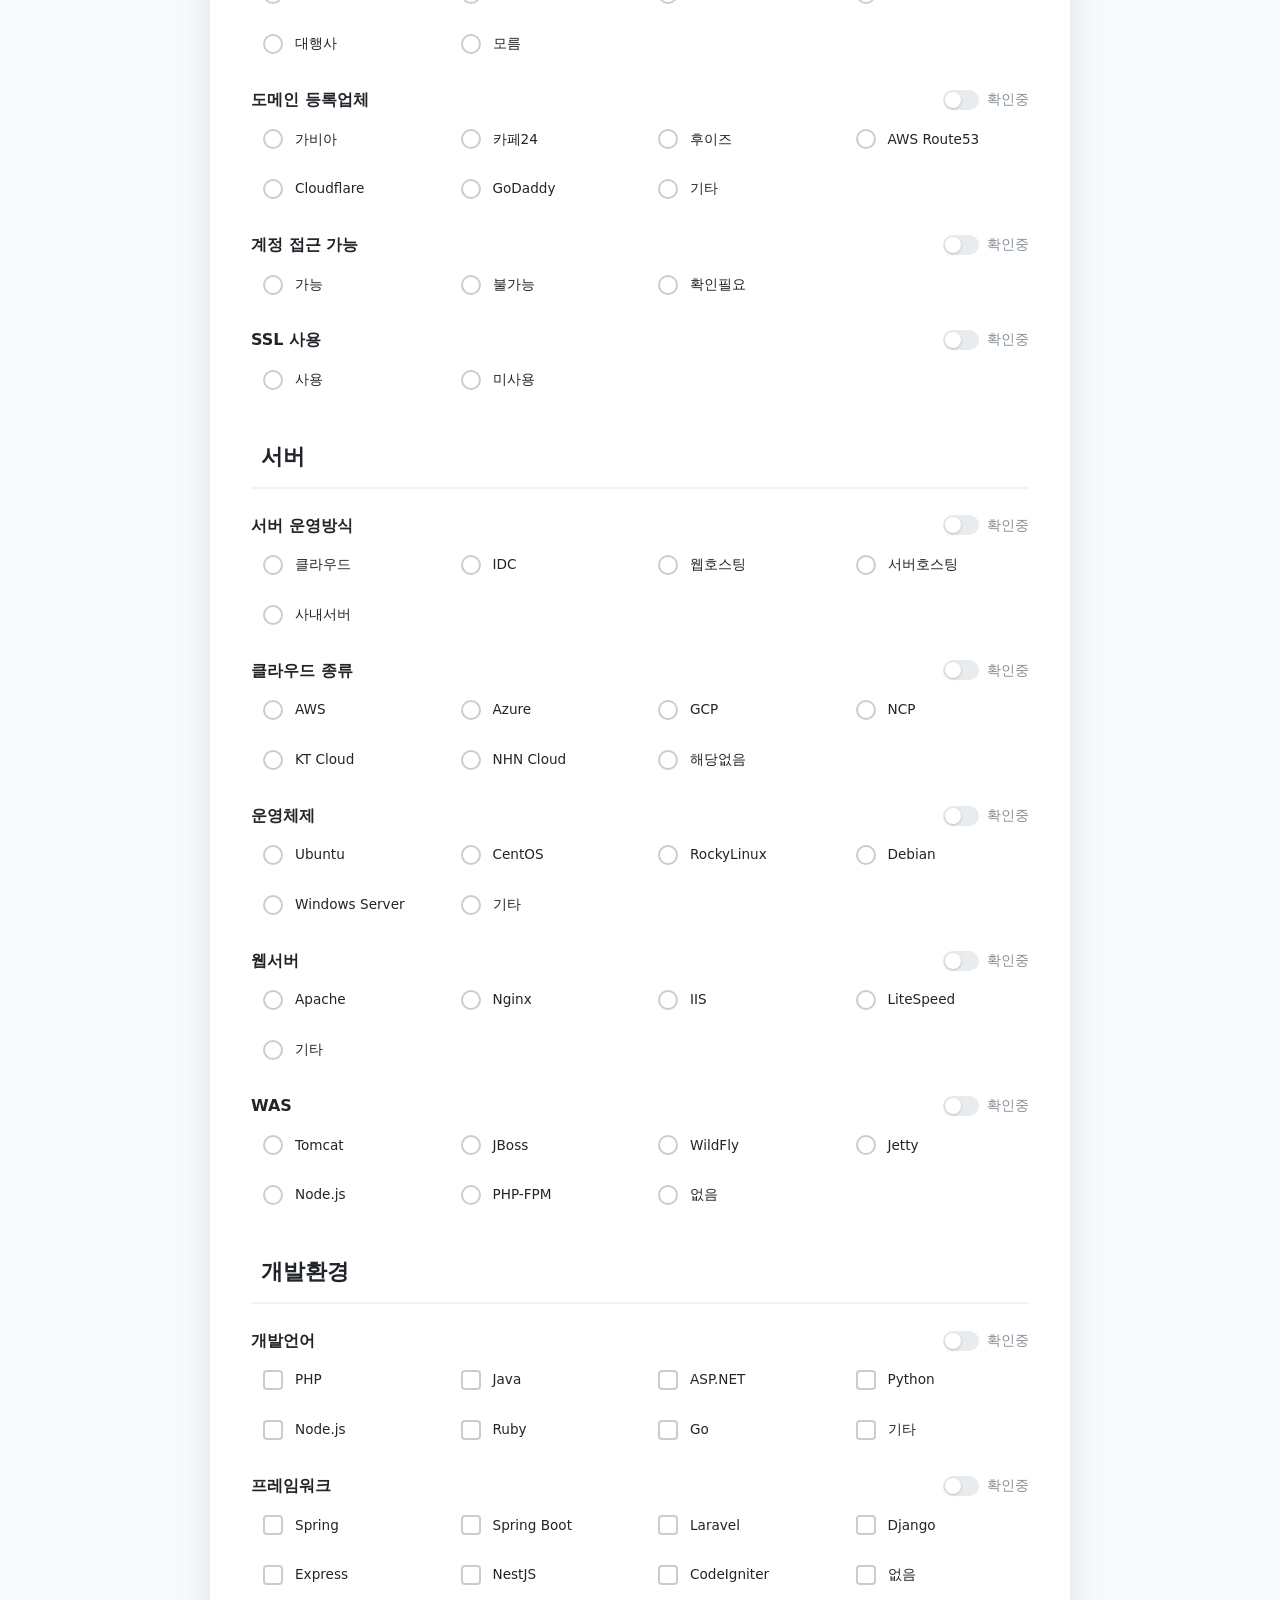
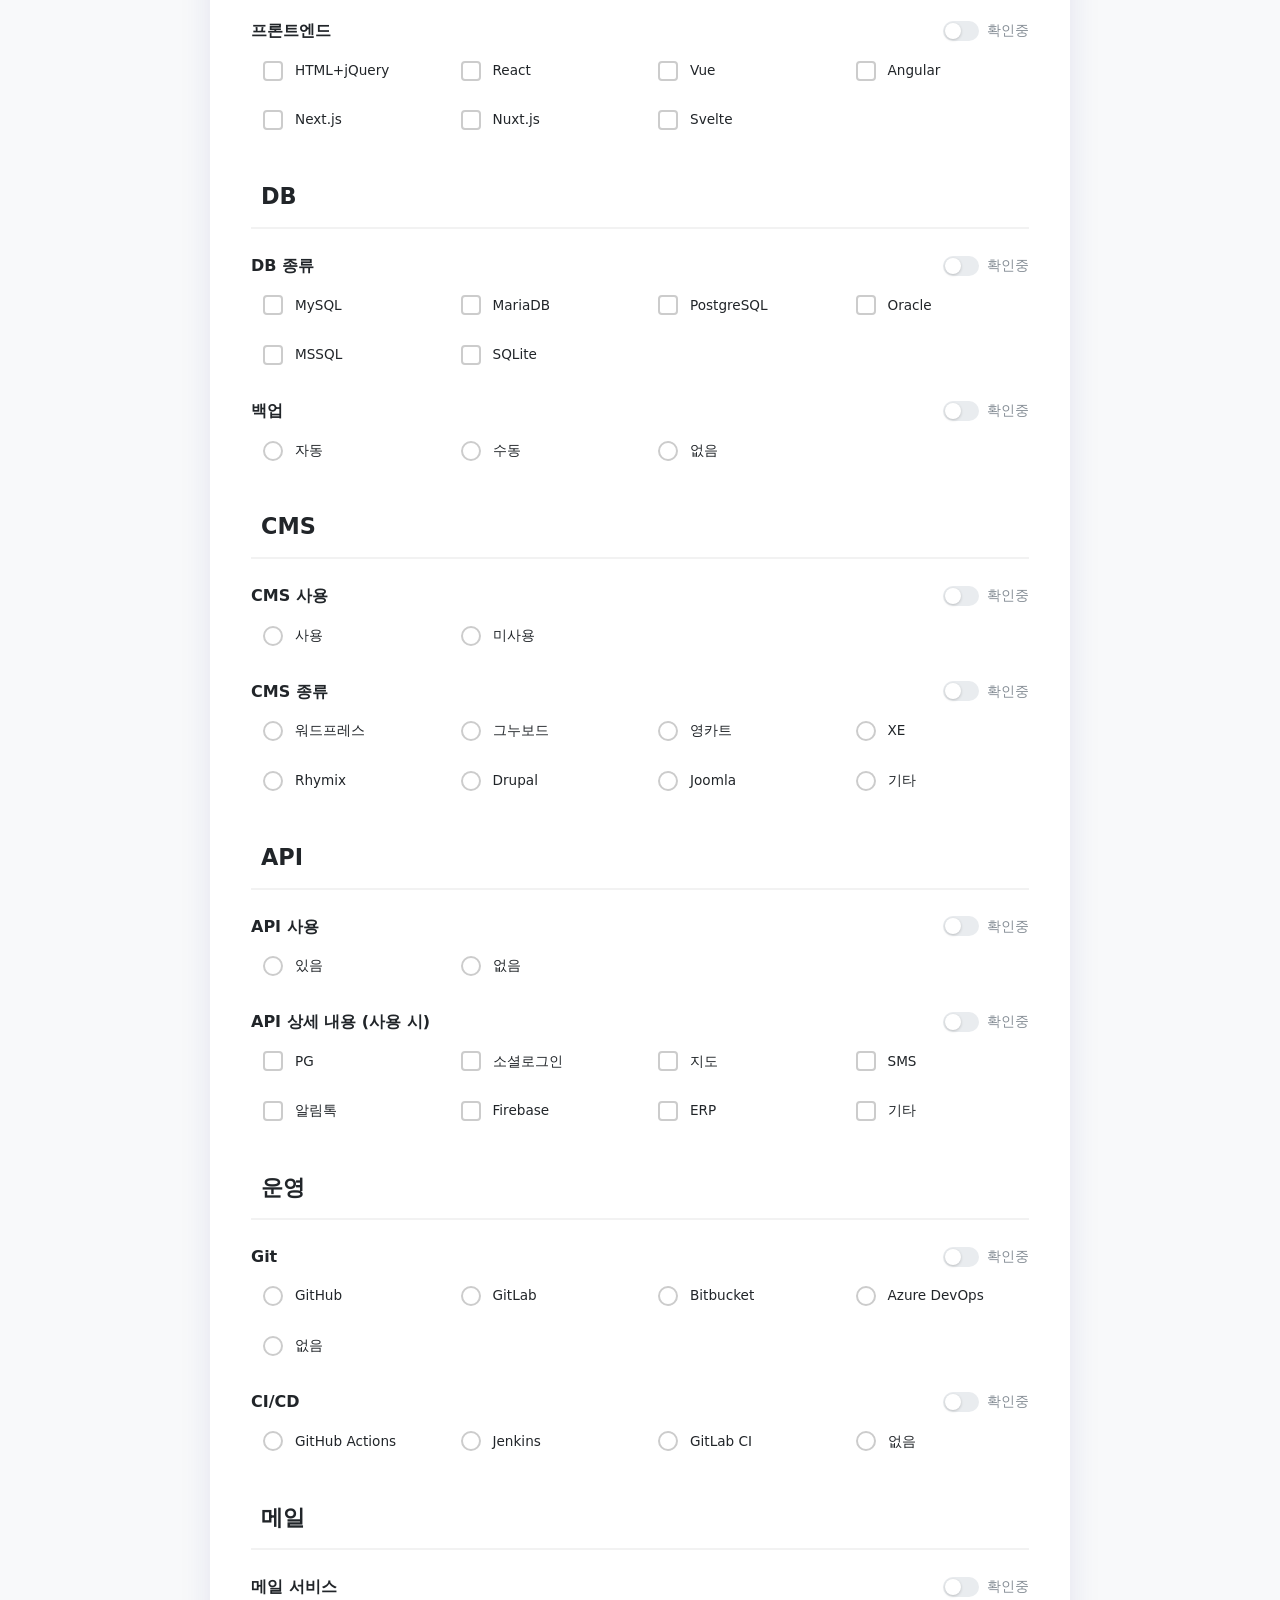
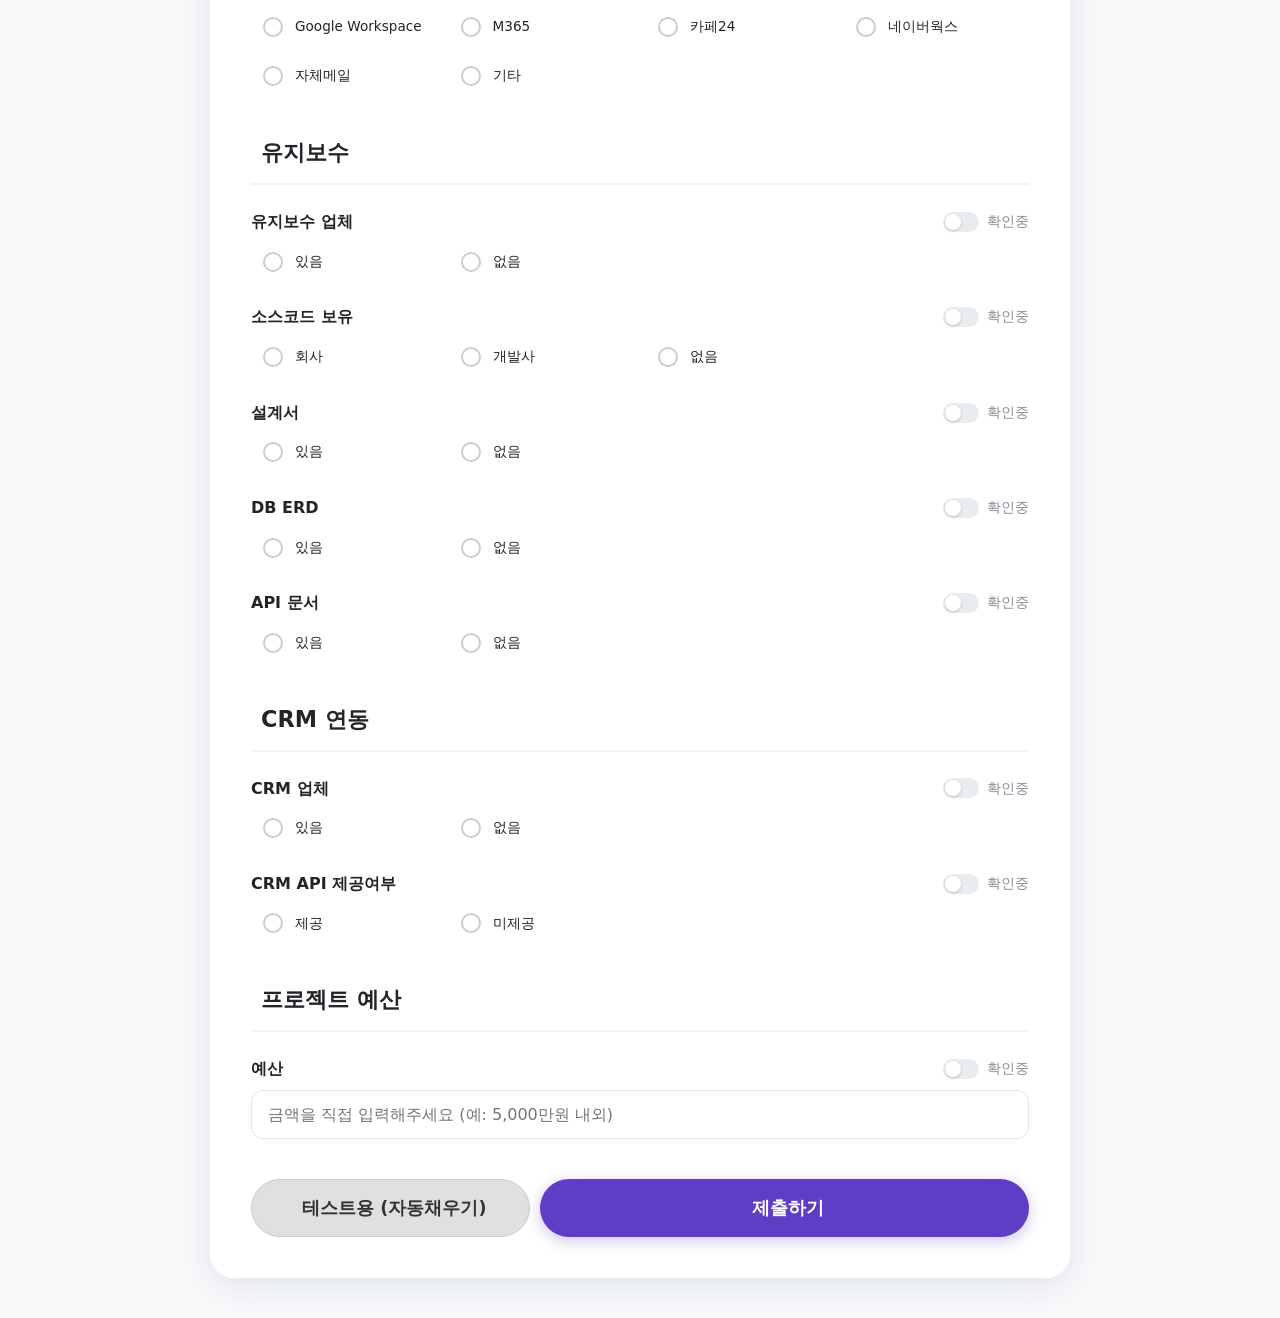
==== commit bd449554: "3차 완료" ====
--- a/index.html
+++ b/index.html
@@ -11,6 +11,7 @@
     <link href="https://fonts.googleapis.com/css2?family=Pretendard:wght@300;400;500;600;700&display=swap" rel="stylesheet">
     <!-- Phosphor Icons -->
     <script src="https://unpkg.com/@phosphor-icons/web"></script>
+    
     <link rel="stylesheet" href="style.css">
 </head>
 <body>
@@ -92,12 +93,23 @@
 
         <!-- HTML Mail Copy Modal -->
         <div id="html-mail-modal" class="modal-overlay hidden">
-            <div class="modal-content glass-panel" style="text-align: left;">
+            <div class="modal-content glass-panel" style="text-align: left; max-width: 800px; width: 90%;">
                 <button class="modal-close"><i class="ph ph-x"></i></button>
-                <h2 style="margin-top: 0; margin-bottom: 8px;">메일 발송용 HTML 소스</h2>
-                <p style="color: var(--text-muted); margin-bottom: 20px; font-size: 0.9rem;">아래 HTML 코드를 복사하여 메일 템플릿에 사용할 수 있습니다.</p>
-                <textarea id="html-source-area" style="width: 100%; height: 300px; padding: 12px; font-family: monospace; font-size: 0.85rem; border: 1px solid rgba(0,0,0,0.1); border-radius: var(--radius-sm); resize: vertical; margin-bottom: 20px; background: rgba(255,255,255,0.5);"></textarea>
-                <button id="btn-copy-html" class="btn btn-primary w-full"><i class="ph ph-copy"></i> 복사하기</button>
+                <h2 style="margin-top: 0; margin-bottom: 8px;">결과 화면 및 HTML 소스</h2>
+                <p style="color: var(--text-muted); margin-bottom: 20px; font-size: 0.9rem;">화면을 직접 드래그 복사(Cmd+C) 하거나 HTML 소스를 복사하여 메일에 붙여넣을 수 있습니다.</p>
+                
+                <div class="tabs" style="display: flex; gap: 10px; margin-bottom: 20px;">
+                    <button class="btn btn-primary" id="tab-preview">화면 미리보기</button>
+                    <button class="btn btn-secondary" id="tab-source" style="background: transparent; border: 1px solid var(--primary); color: var(--primary);">HTML 소스</button>
+                </div>
+                
+                <div id="html-preview-area" style="width: 100%; height: 50vh; padding: 30px; border: 1px solid rgba(0,0,0,0.1); border-radius: var(--radius-sm); overflow-y: auto; background: #fff; margin-bottom: 20px;">
+                    <!-- Preview will be rendered here -->
+                </div>
+                
+                <textarea id="html-source-area" style="display: none; width: 100%; height: 50vh; padding: 12px; font-family: monospace; font-size: 0.85rem; border: 1px solid rgba(0,0,0,0.1); border-radius: var(--radius-sm); resize: vertical; margin-bottom: 20px; background: rgba(255,255,255,0.5);"></textarea>
+                
+                <button id="btn-copy-html" class="btn btn-primary w-full" style="display: none;"><i class="ph ph-copy"></i> HTML 복사하기</button>
             </div>
         </div>
     </main>
--- a/style.css
+++ b/style.css
@@ -7,7 +7,7 @@
     --text-main: #212529;
     --text-muted: #868e96;
     --border-color: rgba(255, 255, 255, 0.4);
-    --glass-bg: rgba(255, 255, 255, 0.6);
+    --glass-bg: rgba(255, 255, 255, 0.9);
     --glass-shadow: 0 8px 32px 0 rgba(31, 38, 135, 0.1);
     
     /* Gradients */
@@ -217,10 +217,10 @@
     position: relative;
     display: flex;
     align-items: center;
-    padding: 12px 16px;
+    padding: 8px 12px;
     border-radius: var(--radius-md);
-    border: 1px solid rgba(0,0,0,0.1);
-    background: rgba(255,255,255,0.5);
+    border: none;
+    background: transparent;
     cursor: pointer;
     transition: var(--transition);
     white-space: nowrap;
@@ -230,13 +230,13 @@
 }
 
 .option-card:hover {
-    background: rgba(255,255,255,0.9);
-    border-color: rgba(0,0,0,0.2);
+    background: transparent;
+    opacity: 0.8;
 }
 
 .option-card.active {
-    border-color: var(--primary);
-    background: rgba(95, 61, 196, 0.05);
+    border: none;
+    background: transparent;
     color: var(--primary);
     font-weight: 600;
 }
@@ -524,3 +524,62 @@
     background: rgba(0,0,0,0.03) !important;
     padding-left: 12px;
 }
+
+/* Checking Toggle - Switch Design */
+.checking-toggle {
+    display: inline-flex;
+    align-items: center;
+    gap: 8px;
+    font-size: 0.85rem;
+    color: var(--text-muted);
+    cursor: pointer;
+    transition: var(--transition);
+}
+.checking-toggle input[type="checkbox"] {
+    appearance: none;
+    -webkit-appearance: none;
+    width: 36px;
+    height: 20px;
+    background: #e9ecef;
+    border-radius: 20px;
+    position: relative;
+    cursor: pointer;
+    outline: none;
+    transition: var(--transition);
+}
+.checking-toggle input[type="checkbox"]::after {
+    content: '';
+    position: absolute;
+    top: 2px;
+    left: 2px;
+    width: 16px;
+    height: 16px;
+    background: white;
+    border-radius: 50%;
+    transition: var(--transition);
+    box-shadow: 0 1px 3px rgba(0,0,0,0.2);
+}
+.checking-toggle input[type="checkbox"]:checked {
+    background: var(--primary);
+}
+.checking-toggle input[type="checkbox"]:checked::after {
+    transform: translateX(16px);
+}
+.checking-toggle.disabled {
+    pointer-events: none;
+    opacity: 0.7;
+}
+
+/* Disabled Form Group for Checking */
+.form-group.is-checking input[type="text"],
+.form-group.is-checking input[type="url"],
+.form-group.is-checking textarea,
+.form-group.is-checking .options-grid {
+    opacity: 0.3;
+    pointer-events: none;
+    filter: grayscale(100%);
+}
+.form-group.is-checking .direct-input-container {
+    opacity: 0.3;
+    pointer-events: none;
+}
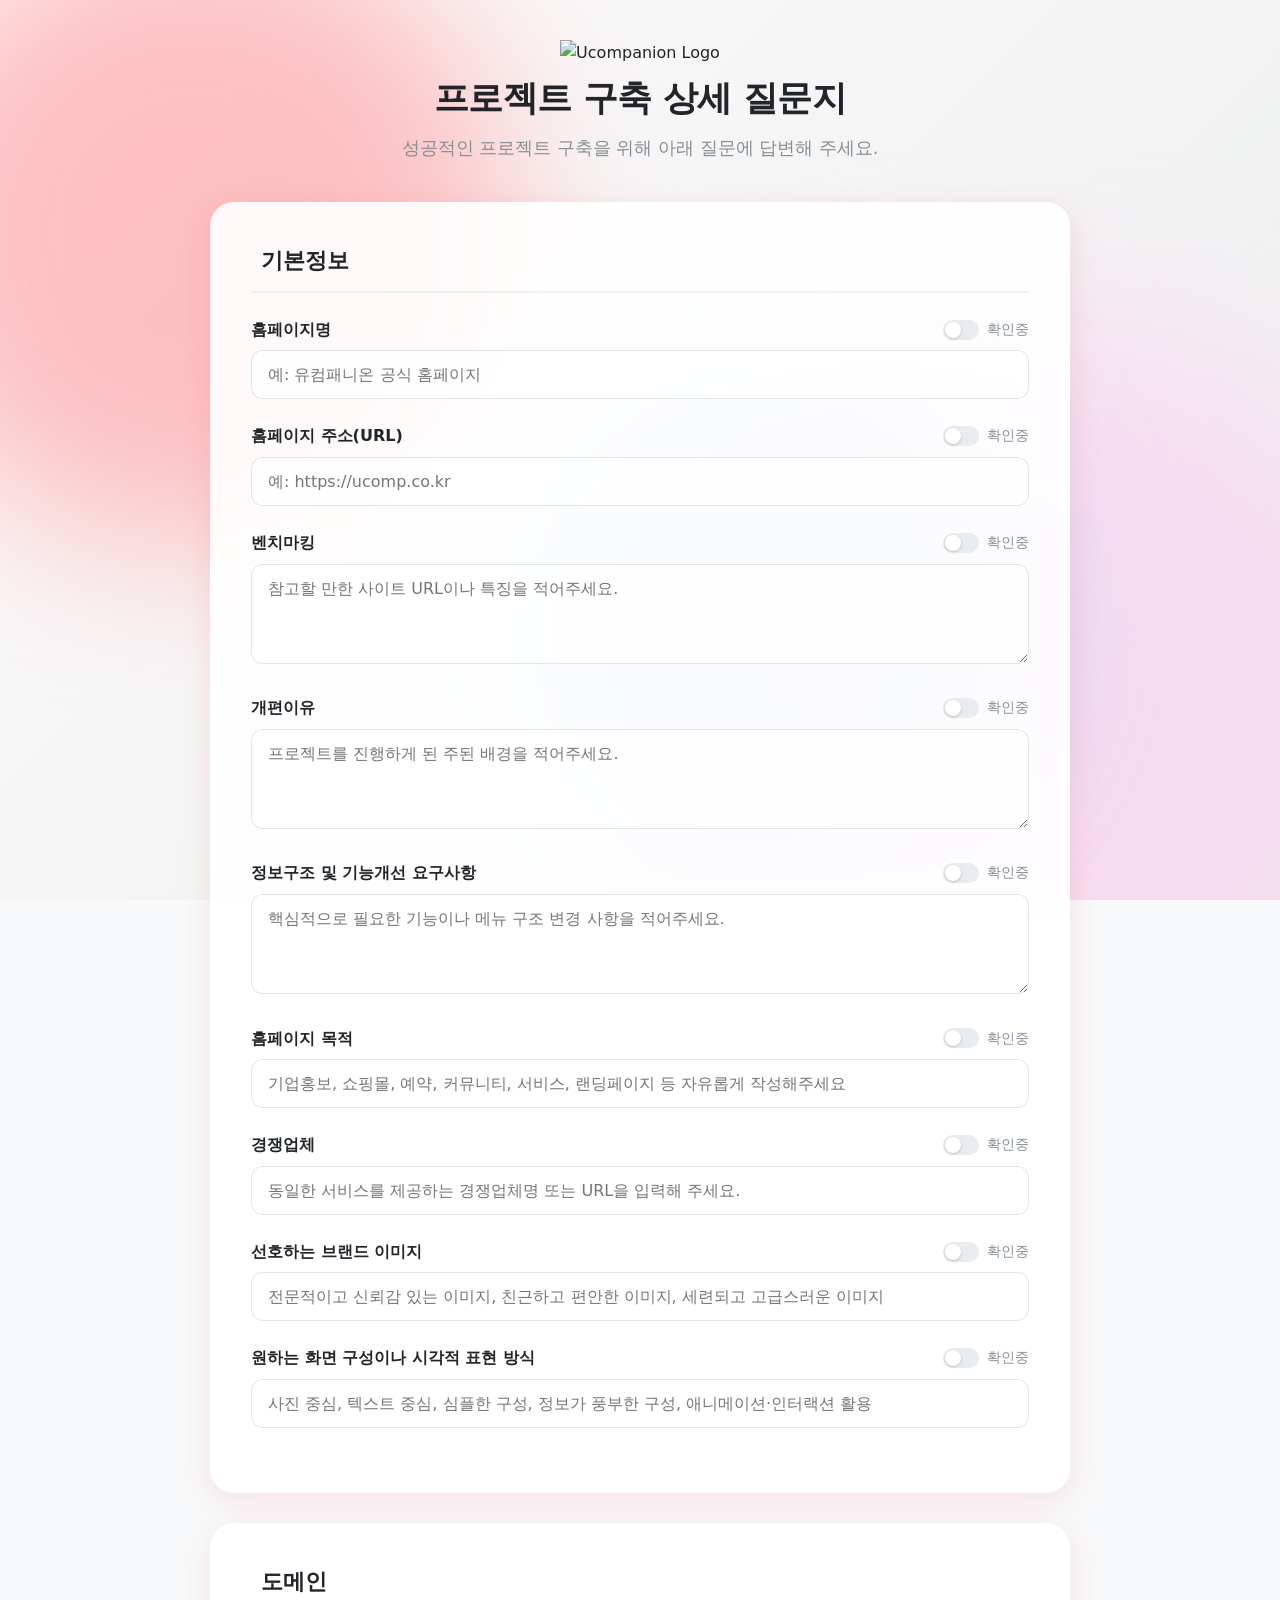
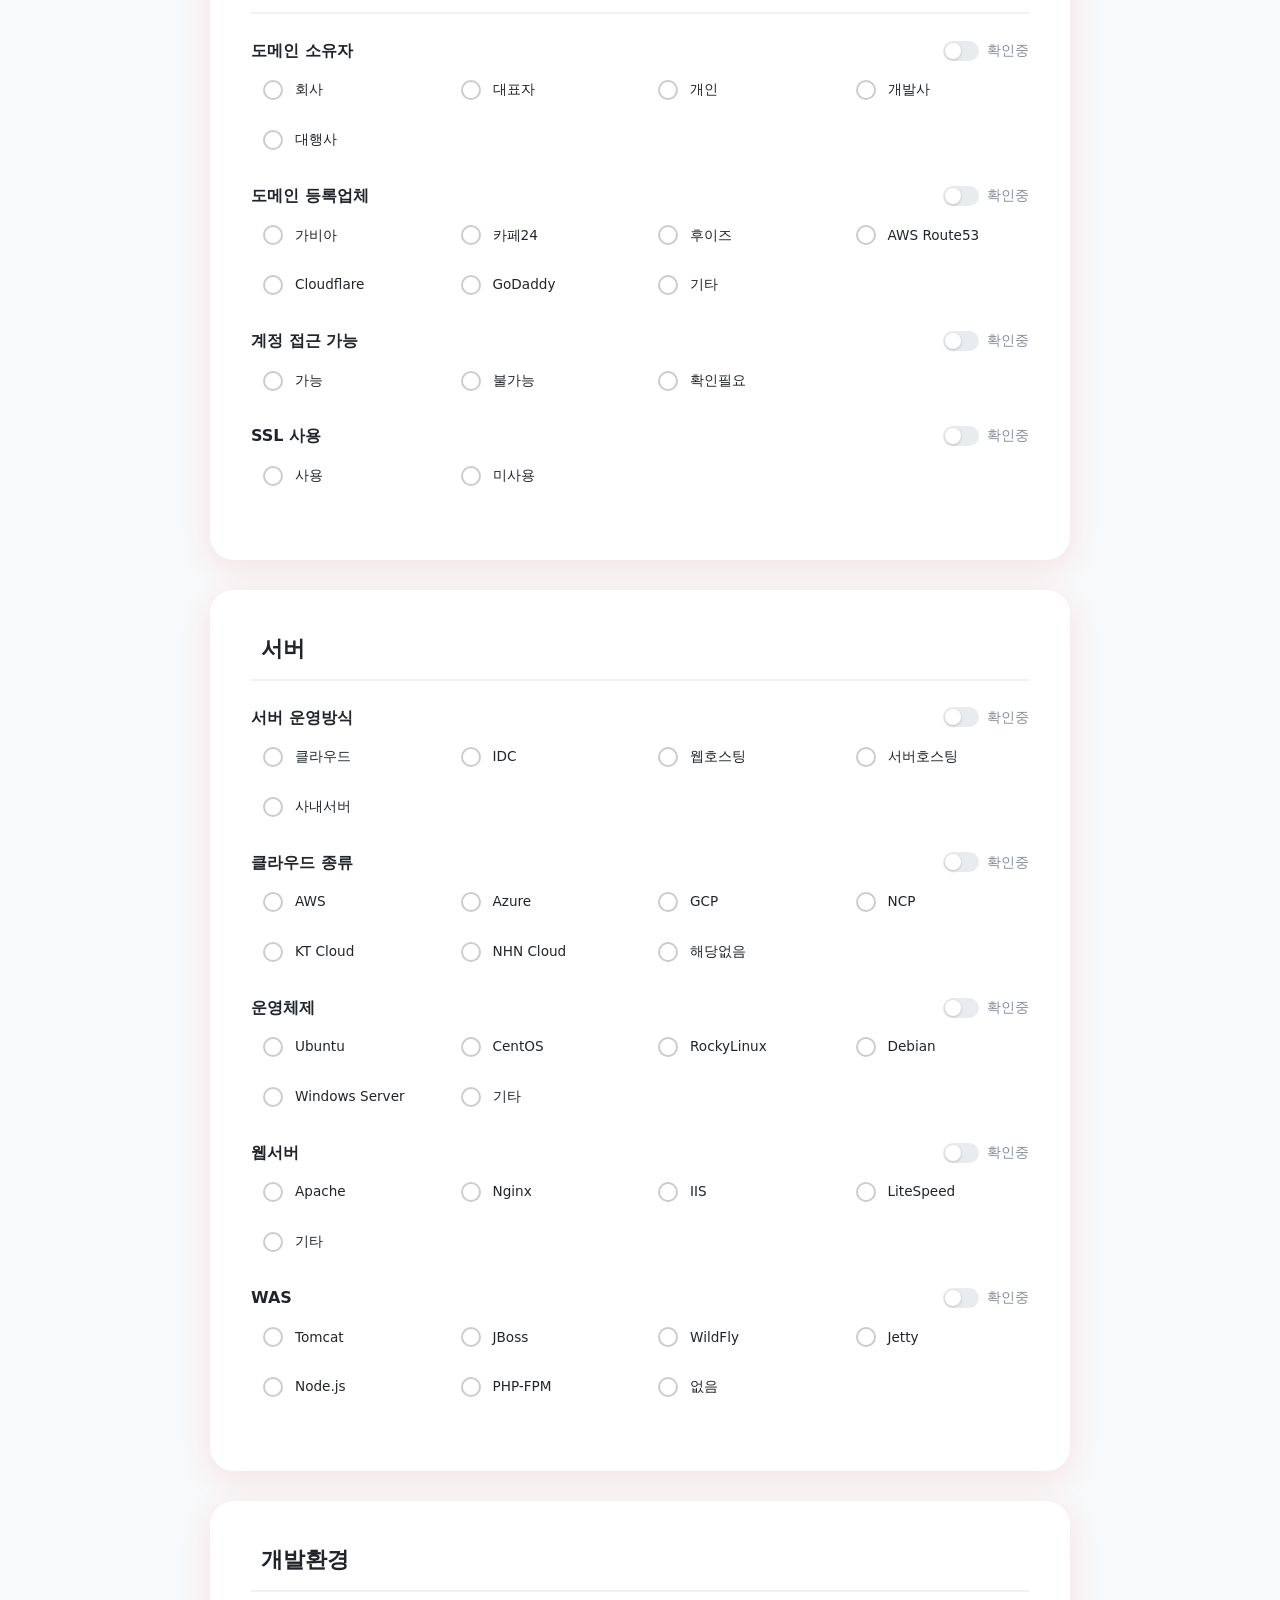
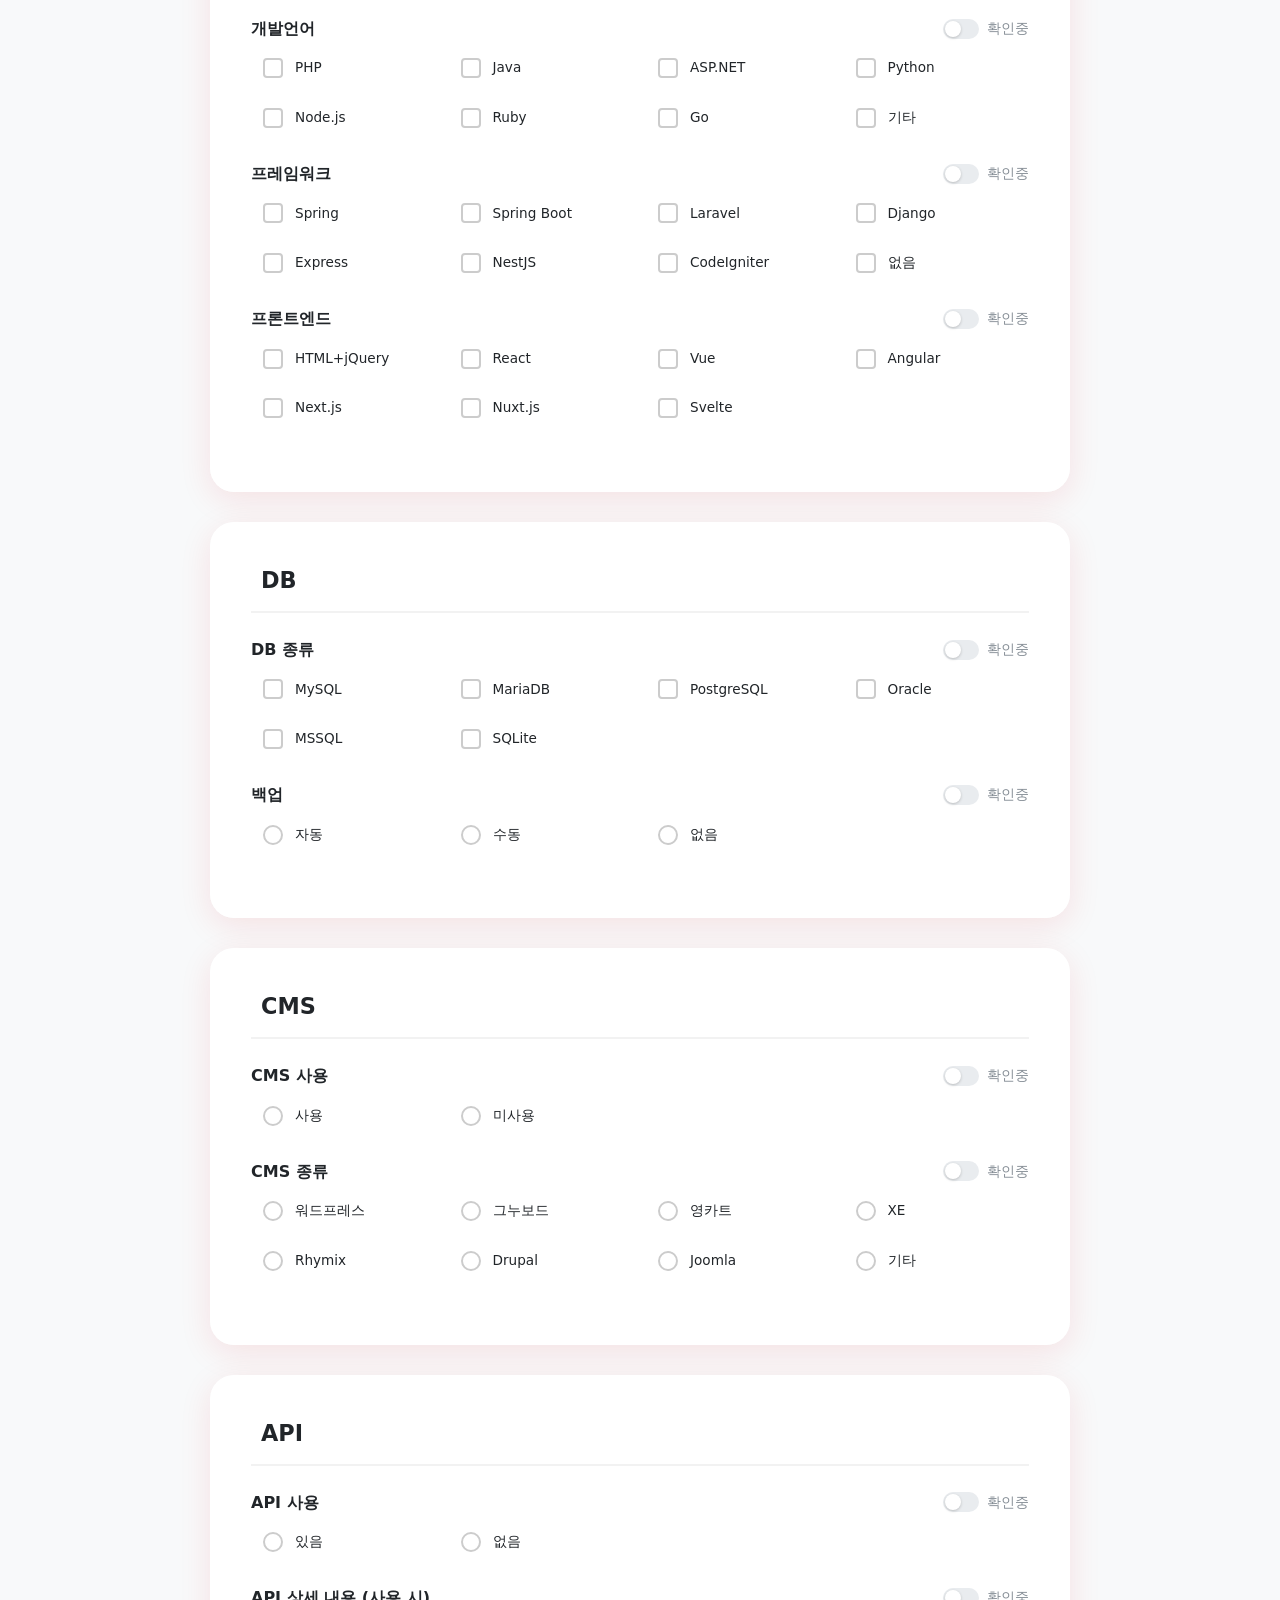
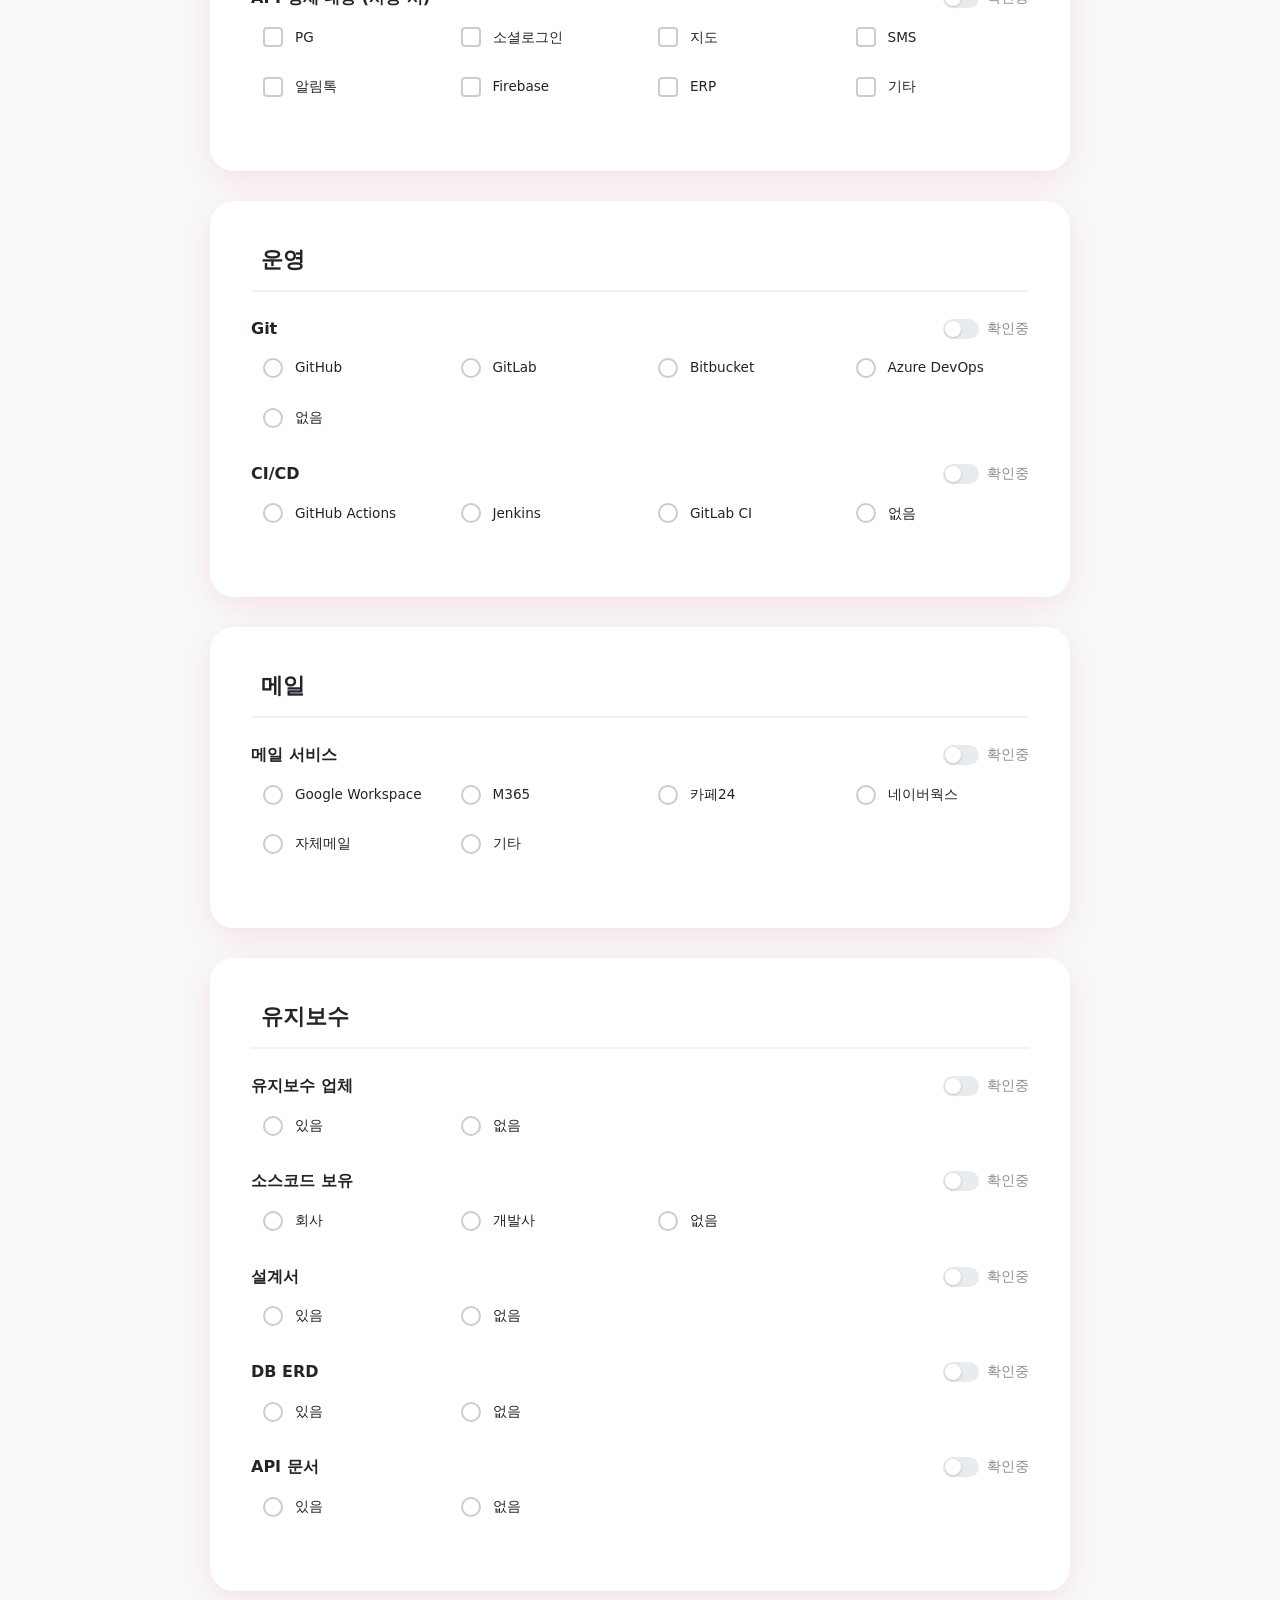
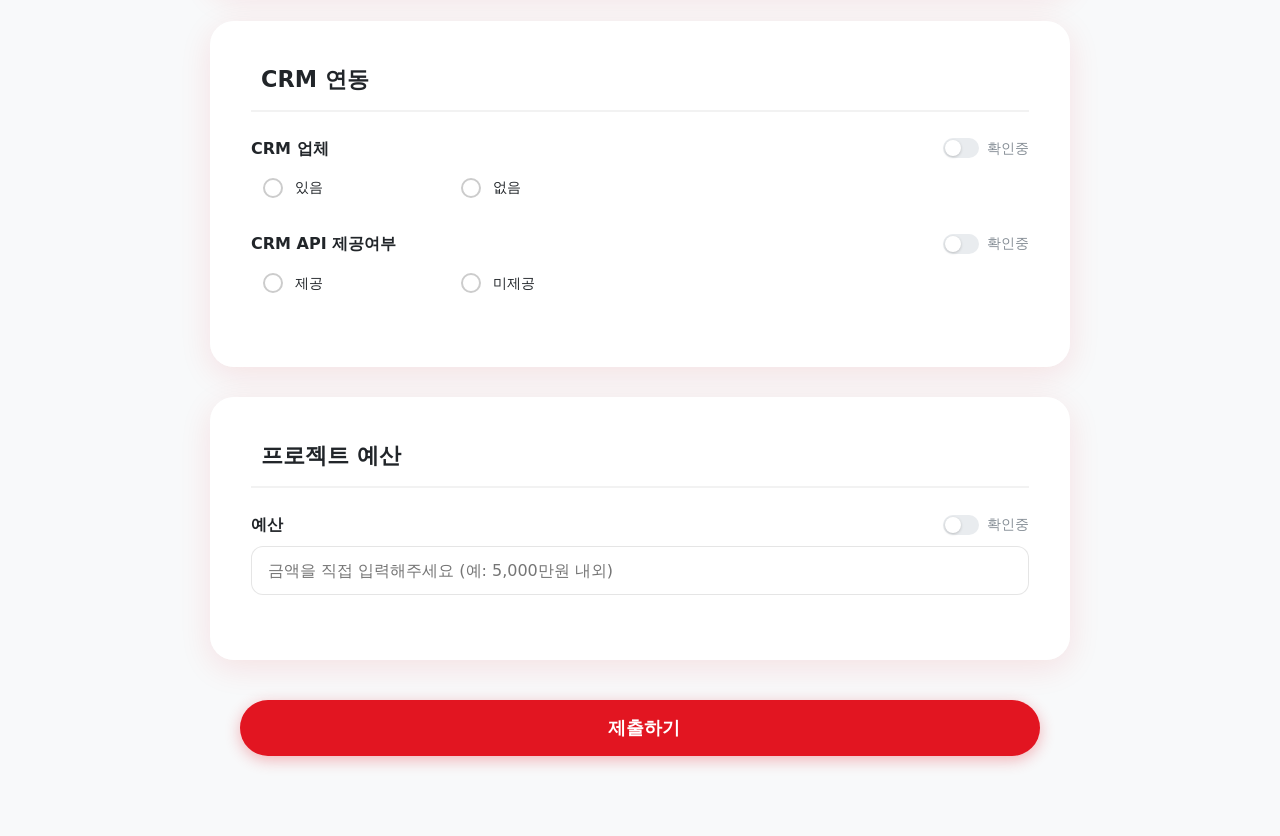
==== commit 60c2e954: "프로젝트 구축 상세 질문지" ====
--- a/index.html
+++ b/index.html
@@ -3,8 +3,10 @@
 <head>
     <meta charset="UTF-8">
     <meta name="viewport" content="width=device-width, initial-scale=1.0">
-    <title>Ucompanion 프로젝트 구축 상세 질문지</title>
+    <title>프로젝트 구축 상세 질문지</title>
     <meta name="description" content="유컴패니온 프로젝트 구축을 위한 상세 정보 수집 양식입니다.">
+    <!-- Favicon -->
+    <link rel="icon" href="favicon.svg" type="image/svg+xml">
     <!-- Google Fonts -->
     <link rel="preconnect" href="https://fonts.googleapis.com">
     <link rel="preconnect" href="https://fonts.gstatic.com" crossorigin>
@@ -27,13 +29,13 @@
                 <img src="https://ucomp.co.kr/assets/images/main/logo_ucomp_03.svg" alt="Ucompanion Logo" class="logo">
             </div>
             <div style="position: absolute; top: 20px; right: 20px; display: flex; gap: 15px; align-items: center;">
-                <button id="btn-load-data" class="btn" style="background: rgba(95, 61, 196, 0.1); border: 1px solid rgba(95, 61, 196, 0.2); color: var(--primary); font-size: 0.85rem; font-weight: 600; padding: 6px 14px; border-radius: 20px; display: flex; align-items: center; gap: 6px; cursor: pointer; transition: all 0.2s;"><i class="ph ph-folder-open"></i> <span id="load-site-name">등록된 홈페이지 확인</span></button>
+                <button id="btn-load-data" class="btn" style="background: rgba(226, 21, 33, 0.1); border: 1px solid rgba(226, 21, 33, 0.2); color: var(--primary); font-size: 0.85rem; font-weight: 600; padding: 6px 14px; border-radius: 20px; display: flex; align-items: center; gap: 6px; cursor: pointer; transition: all 0.2s;"><i class="ph ph-folder-open"></i> <span id="load-site-name">등록된 홈페이지 확인</span></button>
             </div>
             <h1>프로젝트 구축 상세 질문지</h1>
             <p class="subtitle">성공적인 프로젝트 구축을 위해 아래 질문에 답변해 주세요.</p>
         </header>
 
-        <div id="app-content" class="glass-panel">
+        <div id="app-content">
             <!-- Form content will be dynamically injected here -->
         </div>
         
--- a/style.css
+++ b/style.css
@@ -1,14 +1,14 @@
 :root {
     /* Color Palette */
-    --primary: #5f3dc4;
-    --primary-hover: #6741d9;
-    --primary-light: #eebefa;
+    --primary: #E21521;
+    --primary-hover: #B5111A;
+    --primary-light: #ffc2c5;
     --bg-color: #f8f9fa;
     --text-main: #212529;
     --text-muted: #868e96;
     --border-color: rgba(255, 255, 255, 0.4);
     --glass-bg: rgba(255, 255, 255, 0.9);
-    --glass-shadow: 0 8px 32px 0 rgba(31, 38, 135, 0.1);
+    --glass-shadow: 0 8px 32px 0 rgba(226, 21, 33, 0.1);
     
     /* Gradients */
     --bg-gradient: linear-gradient(135deg, #fdfbfb 0%, #ebedee 100%);
@@ -147,7 +147,7 @@
 
 /* Form Sections */
 .form-section {
-    margin-bottom: 40px;
+    margin-bottom: 30px;
     opacity: 0;
     transform: translateY(20px);
     animation: slideUp 0.6s ease forwards;
@@ -312,6 +312,7 @@
     margin-top: 40px;
     display: flex;
     justify-content: center;
+    padding-bottom: 40px;
 }
 
 .btn {
@@ -331,13 +332,13 @@
 .btn-primary {
     background: var(--primary);
     color: white;
-    box-shadow: 0 4px 15px rgba(95, 61, 196, 0.3);
+    box-shadow: 0 4px 15px rgba(226, 21, 33, 0.3);
 }
 
 .btn-primary:hover {
     background: var(--primary-hover);
     transform: translateY(-2px);
-    box-shadow: 0 6px 20px rgba(95, 61, 196, 0.4);
+    box-shadow: 0 6px 20px rgba(226, 21, 33, 0.4);
 }
 
 .btn-secondary {
@@ -453,23 +454,32 @@
 
 /* Read Only Mode styles */
 .read-only-view .form-control {
-    background: transparent;
-    border: none;
-    border-bottom: 1px dashed rgba(0,0,0,0.2);
-    border-radius: 0;
-    padding: 8px 0;
+    background: rgba(0, 0, 0, 0.03);
+    border: 1px solid rgba(0, 0, 0, 0.05);
+    border-radius: var(--radius-sm);
+    padding: 12px 16px;
     pointer-events: none;
     font-weight: 600;
+    color: var(--text-main);
+}
+.read-only-view .options-grid {
+    display: flex;
+    flex-direction: column;
+    gap: 8px;
 }
 .read-only-view .option-card {
     display: none;
 }
 .read-only-view .option-card.active {
-    display: flex;
+    display: block;
+    width: 100%;
     pointer-events: none;
-    background: transparent;
-    border: none;
-    padding: 0;
+    background: rgba(0, 0, 0, 0.03);
+    border: 1px solid rgba(0, 0, 0, 0.05);
+    border-radius: var(--radius-sm);
+    padding: 12px 16px;
+    color: var(--text-main);
+    font-weight: 600;
 }
 .read-only-view .option-card.active .option-indicator {
     display: none;
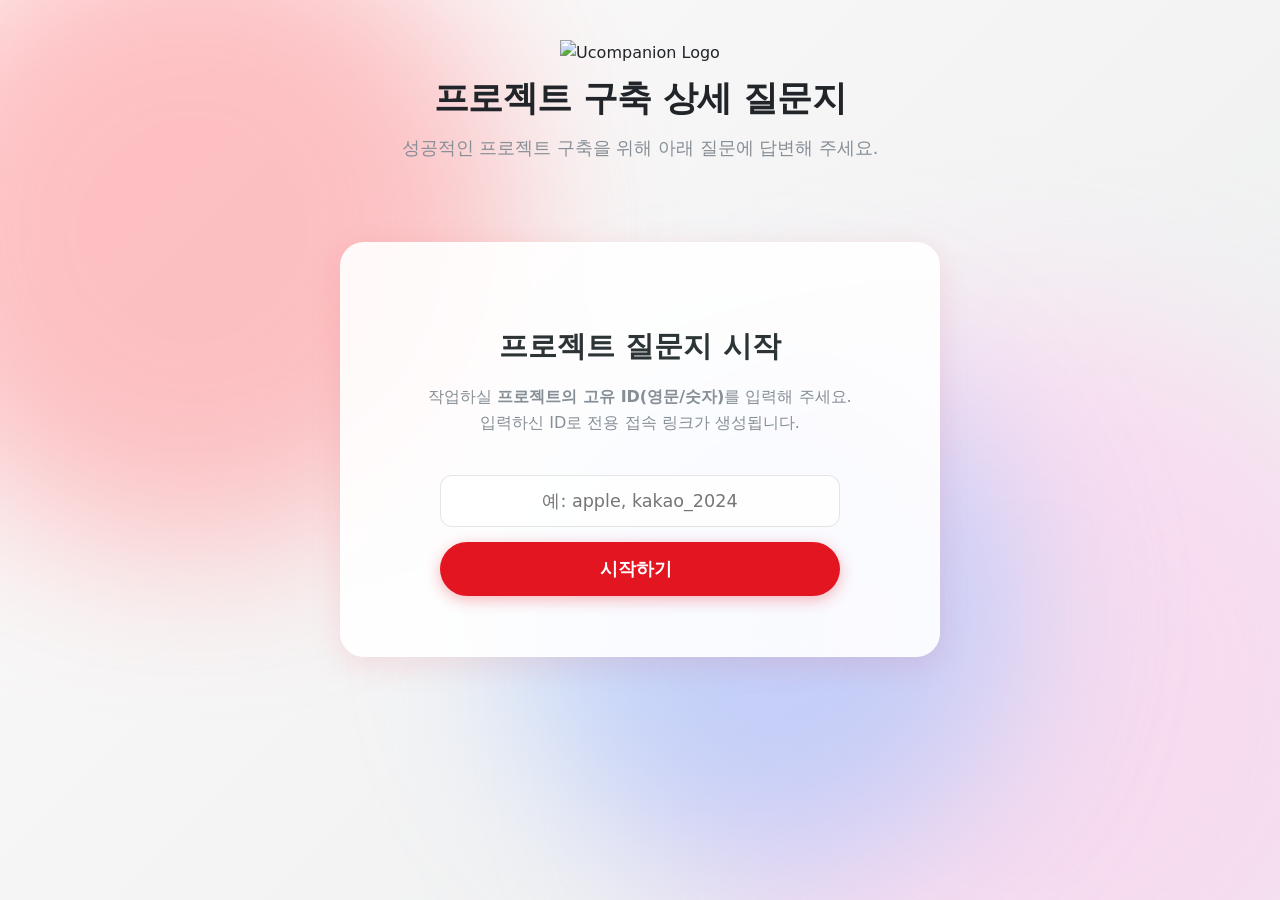
==== commit 1654ef78: "v2.0 프론트엔드 수정 완료" ====
--- a/index.html
+++ b/index.html
@@ -29,7 +29,7 @@
                 <img src="https://ucomp.co.kr/assets/images/main/logo_ucomp_03.svg" alt="Ucompanion Logo" class="logo">
             </div>
             <div style="position: absolute; top: 20px; right: 20px; display: flex; gap: 15px; align-items: center;">
-                <button id="btn-load-data" class="btn" style="background: rgba(226, 21, 33, 0.1); border: 1px solid rgba(226, 21, 33, 0.2); color: var(--primary); font-size: 0.85rem; font-weight: 600; padding: 6px 14px; border-radius: 20px; display: flex; align-items: center; gap: 6px; cursor: pointer; transition: all 0.2s;"><i class="ph ph-folder-open"></i> <span id="load-site-name">등록된 홈페이지 확인</span></button>
+                <button id="btn-load-data" class="btn" style="background: rgba(226, 21, 33, 0.1); border: 1px solid rgba(226, 21, 33, 0.2); color: var(--primary); font-size: 0.85rem; font-weight: 600; padding: 6px 14px; border-radius: 20px; display: none; align-items: center; gap: 6px; cursor: pointer; transition: all 0.2s;"><i class="ph ph-folder-open"></i> <span id="load-site-name">등록된 홈페이지 확인</span></button>
             </div>
             <h1>프로젝트 구축 상세 질문지</h1>
             <p class="subtitle">성공적인 프로젝트 구축을 위해 아래 질문에 답변해 주세요.</p>
@@ -87,7 +87,7 @@
                 <h2>관리자 인증</h2>
                 <p>결과를 확인하려면 비밀번호를 입력하세요.</p>
                 <div class="input-group">
-                    <input type="password" id="admin-password" placeholder="비밀번호 (예: admin)">
+                    <input type="password" id="admin-password" class="form-control" placeholder="비밀번호 (예: admin)">
                 </div>
                 <button id="btn-admin-login" class="btn btn-primary w-full">확인</button>
             </div>
@@ -116,6 +116,7 @@
         </div>
     </main>
 
+    <script src="config.js"></script>
     <script src="script.js"></script>
 </body>
 </html>
--- a/style.css
+++ b/style.css
@@ -450,6 +450,23 @@
 
 .admin-login-panel .input-group {
     margin-bottom: 24px;
+}
+
+.admin-login-panel input[type="password"] {
+    width: 100%;
+    padding: 14px 16px;
+    border-radius: var(--radius-md);
+    border: 1px solid rgba(0,0,0,0.1);
+    background: rgba(255,255,255,0.7);
+    font-size: 1rem;
+    transition: var(--transition);
+    outline: none;
+    box-sizing: border-box;
+}
+
+.admin-login-panel input[type="password"]:focus {
+    border-color: var(--primary);
+    box-shadow: 0 0 0 4px var(--primary-light);
 }
 
 /* Read Only Mode styles */
@@ -593,3 +610,52 @@
     opacity: 0.3;
     pointer-events: none;
 }
+
+/* Responsive Design (Mobile / Low Res) */
+@media (max-width: 768px) {
+    .app-container {
+        padding: 20px 15px;
+    }
+    
+    h1 {
+        font-size: 1.6rem;
+    }
+    
+    .glass-panel, .form-section {
+        padding: 24px 20px;
+    }
+    
+    .options-grid {
+        grid-template-columns: repeat(2, 1fr);
+        gap: 8px;
+    }
+    
+    .form-actions > div {
+        flex-direction: column !important;
+    }
+    
+    .form-actions .btn {
+        width: 100%;
+        padding: 14px 20px;
+    }
+    
+    .option-card {
+        padding: 10px;
+        font-size: 0.9rem;
+    }
+    
+    /* Top action buttons in view mode */
+    #mode-banner + div {
+        flex-direction: column !important;
+        align-items: stretch !important;
+    }
+    #mode-banner + div .btn {
+        width: 100%;
+    }
+}
+
+@media (max-width: 480px) {
+    .options-grid {
+        grid-template-columns: 1fr;
+    }
+}
